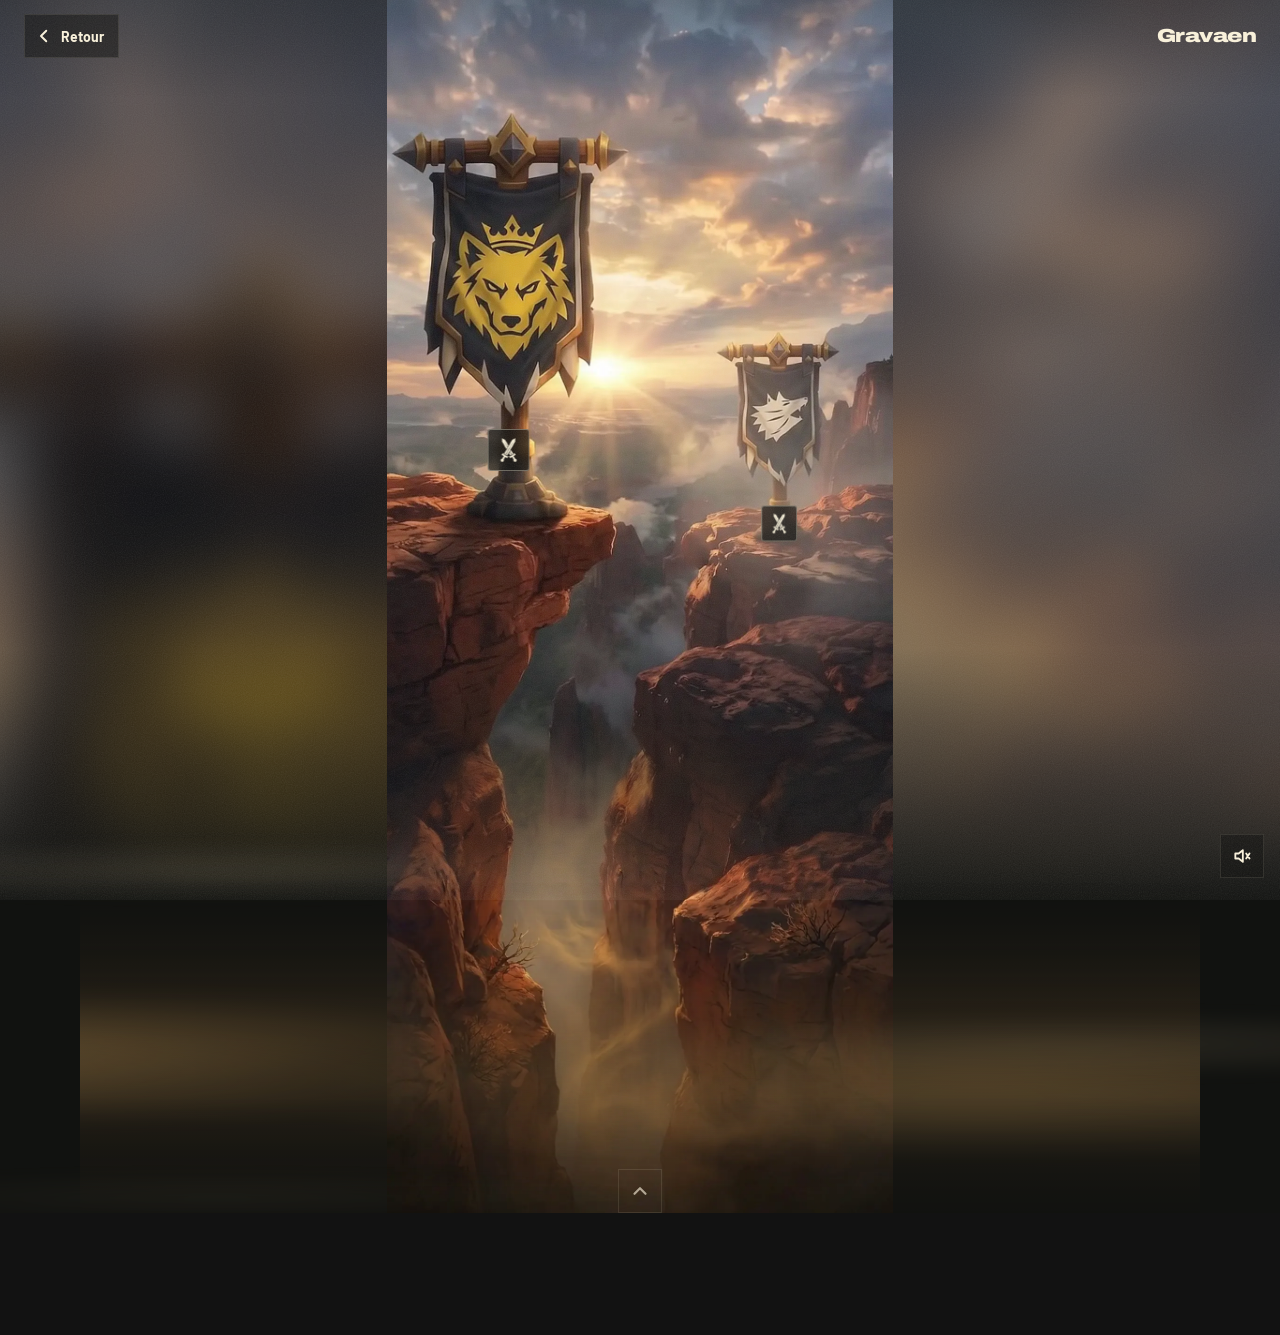
==== hall-de-guerre.html @ e1833067 "Hall de guerre : page immersive ouverte depuis la carte d'un clan en guerre Remplace l'ancienne fenê" ====
<!DOCTYPE html>
<html lang="fr">
<head>
<meta charset="utf-8">
<meta name="viewport" content="width=device-width, initial-scale=1, viewport-fit=cover">
<title>Hall de guerre · Gravaen</title>
<meta name="description" content="La guerre en cours des clans Gravaen : score, temps restant et lignes de combat.">
<meta name="robots" content="noindex">
<meta name="theme-color" content="#111210">
<link rel="preconnect" href="https://fonts.googleapis.com"><link rel="preconnect" href="https://fonts.gstatic.com" crossorigin>
<link rel="stylesheet" href="https://fonts.googleapis.com/css2?family=Archivo:wdth,wght@100..125,500..900&family=Barlow:wght@500;700;800&display=swap">
<link rel="icon" type="image/png" href="icone.png">
<style>
:root{--bg:#111210;--panel:#18191A;--panel2:#1E1F1C;--edge:rgba(248,240,217,.10);--cream:#F8F0D9;--soft:rgba(248,240,217,.64);--faint:rgba(248,240,217,.38);
--display:'Archivo','Arial Black',sans-serif;--body:'Barlow','Helvetica Neue',Arial,sans-serif;color-scheme:dark}
*{box-sizing:border-box}
html{background:var(--bg);-webkit-text-size-adjust:100%}
body{margin:0;background:var(--bg);color:var(--cream);font-family:var(--body);font-weight:500;font-size:16px;line-height:1.5;-webkit-font-smoothing:antialiased}
a{color:inherit}
:focus-visible{outline:3px solid var(--cream);outline-offset:3px}
.grain{position:fixed;inset:0;width:100%;height:100%;pointer-events:none;opacity:.1;mix-blend-mode:screen;z-index:50}
.sr{position:absolute;width:1px;height:1px;overflow:hidden;clip:rect(0 0 0 0)}
/* barre du haut, posée sur le paysage (comme le classement) */
.top{position:absolute;top:0;left:0;right:0;z-index:10;display:flex;align-items:center;justify-content:space-between;gap:16px;padding:calc(14px + env(safe-area-inset-top)) 24px 14px}
.back{display:inline-flex;align-items:center;gap:8px;min-height:44px;padding:0 14px 0 10px;border:1px solid var(--edge);color:var(--cream);text-decoration:none;font-weight:700;font-size:14px;background:rgba(17,18,16,.55);-webkit-backdrop-filter:blur(6px);backdrop-filter:blur(6px)}
.back:hover{border-color:rgba(248,240,217,.35)}
.back svg{width:18px;height:18px}
.brand{font-family:var(--display);font-weight:900;font-stretch:125%;letter-spacing:-.03em;font-size:19px;text-decoration:none}
/* le paysage du clan occupe tout l'écran à l'arrivée */
.hero{position:relative;height:100vh;height:100svh;min-height:520px;overflow:hidden;background:var(--bg)}
/* fond animé : vidéo en boucle des deux étendards (sur PC : vidéo entière au centre, fond flouté autour) */
.hero .blur{position:absolute;inset:-40px;background:url(hall-boucle.webp) center top/cover no-repeat;filter:blur(28px) brightness(.55);transform:scale(1.1)}
.hero video,.hero .still{position:absolute;inset:0;width:100%;height:100%;object-fit:contain;object-position:50% 50%}
.hero .still{background:url(hall-boucle.webp) center/contain no-repeat}
.hero .ext{display:none}
.hero video{opacity:0;transition:opacity 1s ease}.hero video.on{opacity:1}
.flag{position:absolute;z-index:6;transform:translate(-50%,-50%);border:0;padding:0;background:none;cursor:pointer;-webkit-tap-highlight-color:transparent}
.flag:focus-visible{outline:2px solid var(--cream);outline-offset:4px}
.flag:before{content:"";position:absolute;inset:-6% -10%;border-radius:40%;background:radial-gradient(closest-side,rgba(255,226,140,.28),rgba(255,226,140,0));opacity:0;animation:breathe 3.2s ease-in-out infinite;pointer-events:none}
.flag[data-k="second"]:before{animation-delay:1.6s}
@keyframes breathe{0%,100%{opacity:0;transform:scale(.92)}50%{opacity:1;transform:scale(1.04)}}
.flag span{position:absolute;left:50%;bottom:-6px;transform:translate(-50%,100%);display:grid;place-items:center;width:42px;height:42px;border-radius:3px;background:rgba(17,18,16,.7);-webkit-backdrop-filter:blur(4px);backdrop-filter:blur(4px);border:1px solid rgba(248,240,217,.35);color:var(--cream);pointer-events:auto;cursor:pointer;box-shadow:0 0 0 0 rgba(248,240,217,.5);animation:tap 2.2s infinite;transition:background .25s,color .25s,border-color .25s}
.flag span img{width:24px;height:24px}
@keyframes tap{0%{box-shadow:0 0 0 0 rgba(248,240,217,.5)}70%{box-shadow:0 0 0 12px rgba(248,240,217,0)}100%{box-shadow:0 0 0 0 rgba(248,240,217,0)}}
.flag.hit:before{animation:hit .9s ease-out forwards!important}
@keyframes hit{0%{opacity:0;transform:scale(.9)}35%{opacity:1;transform:scale(1.12)}100%{opacity:0;transform:scale(1.25)}}
.flag.hit span{background:var(--cream);color:#111210;border-color:var(--cream)}
.flag[data-k="second"] span{width:36px;height:36px}.flag[data-k="second"] span img{width:20px;height:20px}
.flag:hover span{background:rgba(17,18,16,.9);border-color:rgba(248,240,217,.5)}
@media (prefers-reduced-motion:reduce){.flag:before,.flag span{animation:none}}
.snd{position:absolute;right:calc(16px + env(safe-area-inset-right,0px));bottom:22px;z-index:6;width:44px;height:44px;display:grid;place-items:center;border:1px solid var(--edge);background:rgba(17,18,16,.55);-webkit-backdrop-filter:blur(6px);backdrop-filter:blur(6px);color:var(--cream);cursor:pointer}
.snd svg{width:20px;height:20px}.snd .on{display:none}.snd[aria-pressed="true"] .on{display:block}.snd[aria-pressed="true"] .off{display:none}
.hero:after{content:"";position:absolute;inset:0;z-index:1;pointer-events:none;background:linear-gradient(180deg,rgba(17,18,16,.32) 0%,rgba(17,18,16,0) 11%,rgba(17,18,16,0) 72%,var(--bg) 100%)}
.cue{position:absolute;left:50%;bottom:calc(22px + env(safe-area-inset-bottom));z-index:2;width:48px;height:48px;margin-left:-24px;display:grid;place-items:center;color:var(--cream);opacity:.85;animation:cue 2.2s ease-in-out infinite}
.cue svg{width:30px;height:30px;filter:drop-shadow(0 2px 6px rgba(0,0,0,.6))}
@keyframes cue{0%,100%{transform:translateY(0);opacity:.55}50%{transform:translateY(8px);opacity:1}}
@media (max-width:820px){
 .hero{height:100vh;height:100svh;min-height:0}.hero .blur{display:none}
 .hero video,.hero .still{inset:auto;object-fit:fill;background-size:100% 100%}
 .hero .ext{display:block;position:absolute;left:0;right:0;top:0;background:url(hall-ciel.webp) center bottom/100% 100% no-repeat}
 .hero:after{background:linear-gradient(180deg,rgba(17,18,16,.4) 0%,rgba(17,18,16,0) 14%,rgba(17,18,16,0) 92%,rgba(17,18,16,.55) 100%)}

 }
main{max-width:1120px;margin:0 auto;padding:0 24px 0;scroll-margin-top:0;overflow-x:clip}
/* choix du clan : deux icônes, au centre */
.pick{display:flex;justify-content:center;padding-top:26px}
.seg{display:inline-flex;border:1px solid var(--edge)}
.seg button{min-height:52px;min-width:76px;display:flex;align-items:center;justify-content:center;padding:0 20px;border:0;background:none;cursor:pointer;transition:background .25s}
.seg button+button{border-left:1px solid var(--edge)}
.seg button img{width:32px;height:32px;object-fit:contain;transition:transform .25s}
.seg button:hover img{transform:scale(1.08)}
.seg button[aria-selected="true"],.seg .dbtn[aria-pressed="true"]{background:var(--cream)}
.seg .dbtn img{width:34px;height:34px}.seg .dbtn[aria-pressed="true"] img{filter:brightness(.13)}
/* détails de guerre : classement des deux équipes (même tuiles que la liste noire) */
.tabs{display:flex;justify-content:center;margin:26px 0 12px}
.tabs .t{display:inline-flex;border:1px solid var(--edge)}
.tabs button{min-height:40px;padding:0 18px;border:0;background:none;font:800 14px var(--body);color:var(--soft);cursor:pointer}
.tabs button+button{border-left:1px solid var(--edge)}
.tabs button[aria-selected="true"]{background:var(--cream);color:var(--bg)}
.rank{position:relative;list-style:none;margin:0;padding:0;display:grid;gap:4px}

.rank li{display:grid;grid-template-columns:56px minmax(0,1fr) 110px;align-items:center;min-height:68px;background:var(--panel);box-shadow:inset 0 0 0 1px rgba(248,240,217,.06);transition:box-shadow .2s}
.rank li:hover{box-shadow:inset 0 0 0 1px rgba(248,240,217,.28)}
.rank li.top1{box-shadow:inset 0 0 0 1px rgba(248,240,217,.45)}
.rank .n{text-align:center;font-family:var(--display);font-weight:900;font-stretch:115%;font-size:16px;color:var(--faint)}
.rank .top1 .n{color:var(--cream)}
.rank .nm{color:var(--cream);font-weight:800;font-size:16px;white-space:nowrap;overflow:hidden;text-overflow:ellipsis}
.rank .sc{display:flex;align-items:center;justify-content:flex-end;gap:6px;padding-right:20px;font-family:var(--display);font-weight:900;font-stretch:110%;font-size:20px;font-variant-numeric:tabular-nums}
.rank .sc img{width:20px;height:20px}
.rank .sc.z{color:var(--faint)}
.rank li.line{opacity:0;transform:translateY(10px);transition:opacity .5s ease,transform .5s cubic-bezier(.2,.8,.2,1),box-shadow .2s}
.rank li.line.in{opacity:1;transform:none}
/* apparition : nos bases arrivent de la gauche, les leurs de la droite */
.rv{opacity:0;transform:translateY(14px);transition:opacity .7s ease,transform .7s cubic-bezier(.2,.8,.2,1)}
.rv.in{opacity:1;transform:none}
.line .base{opacity:0;transition:opacity .6s ease,transform .6s cubic-bezier(.2,.8,.2,1)}
.line .base:not(.r){transform:translateX(-28px)}
.line .base.r{transform:translateX(28px)}
.line.in .base{opacity:1;transform:none}
@media (prefers-reduced-motion:reduce){.pic,.rv,.line .base{transition:none!important;transform:none!important}.cue{animation:none}}
/* tableau de score */
.score{margin-top:26px;display:grid;grid-template-columns:minmax(0,1fr) auto minmax(0,1fr);align-items:center;gap:16px;padding:26px 8px 28px;border-top:1px solid var(--edge);border-bottom:1px solid var(--edge)}
.state{grid-column:1/-1;margin:0 0 10px;text-align:center;font-size:12px;font-weight:800;letter-spacing:.18em;text-transform:uppercase;color:var(--faint)}
.side{display:flex;justify-content:center}
.side img{width:92px;height:92px;object-fit:contain;filter:drop-shadow(0 10px 18px rgba(0,0,0,.6))}
.mid{text-align:center;min-width:220px}
.big{display:flex;align-items:center;justify-content:center;gap:18px;font-family:var(--display);font-weight:900;font-stretch:115%;font-size:64px;line-height:1;font-variant-numeric:tabular-nums}
.big i{font-style:normal;font-weight:500;color:var(--faint)}
.pct{display:grid;grid-template-columns:1fr auto 1fr;gap:12px;align-items:baseline;margin-top:10px;font-size:15px;font-weight:800;white-space:nowrap;font-variant-numeric:tabular-nums}
.pct span:first-child{text-align:right}.pct span:last-child{text-align:left}
.pct small{font-size:11px;font-weight:800;letter-spacing:.12em;text-transform:uppercase;color:var(--faint)}
.time{display:inline-block;margin-top:10px;padding:5px 12px;border:1px solid var(--edge);font-size:14px;font-weight:800;white-space:nowrap}
/* lignes de combat : une tuile par position, HDV contre HDV */
.h2{display:flex;align-items:baseline;justify-content:space-between;gap:16px;margin:46px 0 14px}
.h2 h2{margin:0;font-family:var(--display);font-weight:900;font-stretch:125%;letter-spacing:-.02em;font-size:clamp(22px,3vw,30px);text-transform:uppercase;line-height:1}
.h2 small{color:var(--faint);font-weight:700;font-size:13px;text-transform:uppercase;letter-spacing:.08em}
.lines{position:relative;isolation:isolate;overflow:hidden;list-style:none;margin:24px 0 0;padding:0;display:grid;gap:0}
.line+.line{border-top:1px solid rgba(17,18,16,.9)}
.line{display:grid;grid-template-columns:minmax(0,1fr) minmax(0,1fr);gap:0}
.base{display:flex;align-items:center;gap:12px;min-width:0;min-height:72px;padding:8px 12px;border:0;font:inherit;color:inherit;text-align:left;background:var(--panel);box-shadow:inset 0 0 0 1px rgba(248,240,217,.06);transition:box-shadow .2s,background .2s,opacity .6s ease,transform .6s cubic-bezier(.2,.8,.2,1)}
.base.r{flex-direction:row-reverse;text-align:right}
.line+.line{border-top:0}.lines{gap:4px!important}
button.base{cursor:pointer}
button.base:hover{box-shadow:inset 0 0 0 1px rgba(248,240,217,.28)}
.base[aria-expanded="true"]{box-shadow:inset 0 0 0 1px var(--cream)}
.base.hit{box-shadow:inset 0 0 0 1px rgba(248,200,1,.7)}
.th{flex:none;width:52px;display:flex;flex-direction:column;align-items:center;gap:2px}
.ds{display:flex;gap:1px;margin-top:-6px;position:relative}
.ds img{width:14px;height:14px}
.th>img{width:52px;height:52px;object-fit:contain;filter:drop-shadow(0 6px 8px rgba(0,0,0,.55))}
.th .lv{font-weight:800;font-size:12px;color:var(--faint)}
.info{flex:1;min-width:0;display:flex;flex-direction:column;gap:4px}
.pn{color:var(--cream);font-weight:800;font-size:16px;line-height:1.2;white-space:nowrap;overflow:hidden;text-overflow:ellipsis}
.meta{display:flex;align-items:center;gap:10px;white-space:nowrap}
.base.r .meta{justify-content:flex-end}
/* détail d'un joueur : ses attaques et la meilleure attaque subie */
.det{grid-column:1/-1;background:rgba(17,18,16,.9);box-shadow:inset 0 0 0 1px rgba(248,240,217,.1);padding:14px 16px;display:grid;grid-template-columns:1fr 1fr;gap:6px 24px;animation:det .3s ease}
@keyframes det{from{opacity:0;transform:translateY(-6px)}to{opacity:1;transform:none}}
.det h3{grid-column:1/-1;margin:0 0 4px;font-size:11.5px;font-weight:800;letter-spacing:.14em;text-transform:uppercase;color:var(--faint)}
.det h3 b{color:var(--cream);letter-spacing:.04em;text-transform:none;font-size:14px;margin-left:6px}
.dk{font-size:11px;font-weight:800;letter-spacing:.12em;text-transform:uppercase;color:var(--faint);margin:0 0 4px}
.dr{display:flex;align-items:center;gap:10px;padding:6px 0;border-top:1px solid var(--edge);font-size:14px;font-weight:700;min-width:0}
.dr .who{flex:1;min-width:0;white-space:nowrap;overflow:hidden;text-overflow:ellipsis;color:var(--cream)}
.dr .who small{color:var(--faint);font-weight:800;margin-right:6px}
.dr .pc{font-variant-numeric:tabular-nums;color:var(--soft);min-width:44px;text-align:right}
.dr.no{color:var(--faint);font-weight:600}
.st{display:inline-flex;gap:2px;flex:none}
.st img{width:15px;height:15px}
.note{margin:14px 0 0;font-size:13px;color:var(--faint)}
.empty{margin-top:18px;padding:34px 20px;background:var(--panel);border:1px solid var(--edge);text-align:center;color:var(--soft)}
.empty b{display:block;color:var(--cream);font-family:var(--display);font-weight:900;font-size:20px;margin-bottom:6px}
.foot{margin-top:40px;text-align:center;color:rgba(248,240,217,.26);font-size:10.5px;line-height:1.5}
.foot a{color:rgba(248,240,217,.38)}
.snd{transition:opacity .4s,visibility .4s}.snd.hide{opacity:0;visibility:hidden}
@media (max-width:560px){
 .top{padding-left:16px;padding-right:16px}main{padding:0 12px 56px}
 .score{padding:20px 0 22px;gap:6px}.mid{min-width:0}
 .side img{width:54px;height:54px}
 .side>span{max-width:100%}.h2 h2{font-size:21px}.h2 small{white-space:nowrap}.time{white-space:normal;max-width:130px}
 .big{font-size:40px;gap:10px}.pct{font-size:12.5px;gap:8px}.pct{grid-template-columns:1fr 1fr;row-gap:2px}.pct small{grid-column:1/-1;grid-row:2;font-size:9.5px;letter-spacing:.1em}.time{font-size:12px}.time{padding:4px 8px}
 .base{gap:8px;padding:8px;min-height:62px}.th{width:42px}.th>img{width:40px;height:40px}.ds img{width:12px;height:12px}.pn{font-size:13.5px}.meta{gap:6px} .det{grid-template-columns:1fr;padding:12px}.rank li{grid-template-columns:38px minmax(0,1fr) 80px;min-height:58px}.rank .nm{font-size:15px}.rank .sc{padding-right:14px;font-size:17px}.seg button{min-width:64px;padding:0 14px}.dr{font-size:13px}
}

/* carte de guerre : nos bases posées dans les clairières de la vallée, la vallée continue en dessous (image retournée = suite du chemin) */
.map{container-type:inline-size;position:relative;width:min(100vw,760px);margin:22px 0 0;left:50%;transform:translateX(-50%);overflow:hidden}
.map .bgs{border-radius:0!important}
@media (min-width:761px){.map{-webkit-mask-image:linear-gradient(90deg,transparent,#000 7%,#000 93%,transparent);mask-image:linear-gradient(90deg,transparent,#000 7%,#000 93%,transparent)}}
.map .bgs{position:absolute;inset:0;overflow:hidden;border-radius:2px}
.map .bg{position:absolute;left:0;right:0;background:url(carte-allie.webp) center/100% 101.5% no-repeat}
.map .bg.f{transform:scaleY(-1)}
.map:after{content:"";position:absolute;inset:0;pointer-events:none;background:linear-gradient(180deg,rgba(17,18,16,.7) 0,rgba(17,18,16,0) 40px,rgba(17,18,16,0) calc(100% - 40px),rgba(17,18,16,.35) 100%),linear-gradient(90deg,rgba(17,18,16,.35),rgba(17,18,16,0) 18%,rgba(17,18,16,0) 82%,rgba(17,18,16,.35));z-index:1}
.map.foe .bg{background-image:url(carte-ennemi.webp)}
.slot{position:absolute;z-index:2;transform:translate(-50%,calc(-100% + 7.5cqw));display:flex;flex-direction:column;align-items:center;gap:1px;border:0;background:none;padding:0;font:inherit;color:inherit;cursor:pointer;opacity:0;transition:opacity .5s ease,translate .6s cubic-bezier(.2,.8,.2,1);translate:0 14px}
.slot.in{opacity:1;translate:0 0}
.slot .nm{margin-bottom:2px;max-width:150px;padding:2px 8px;background:rgba(17,18,16,.72);font-weight:800;font-size:13px;line-height:1.35;color:var(--cream);white-space:nowrap;overflow:hidden;text-overflow:ellipsis;border-radius:2px}
.slot .nm b{color:var(--faint);font-weight:800;margin-right:4px}
.slot>img{width:15cqw;height:15cqw;object-fit:contain;filter:drop-shadow(0 8px 6px rgba(0,0,0,.55));transition:transform .25s}
.slot:hover>img,.slot:focus-visible>img{transform:translateY(-3px) scale(1.06)}
.slot .ds{display:flex;align-items:flex-end;gap:1px;margin-bottom:2px}.slot .ds img{width:17px;height:17px;filter:drop-shadow(0 1px 2px rgba(0,0,0,.7))}.slot .ds img:nth-child(2){width:21px;height:21px;transform:translateY(-5px)}
.slot:focus-visible{outline:none}.slot:focus-visible .nm{outline:2px solid var(--cream)}
.slot .ruin{position:relative;display:block;width:20.5cqw;height:15cqw}
.slot .ruin img{position:absolute;left:50%;bottom:-1.2cqw;width:100%;height:auto;transform:translateX(-50%);filter:drop-shadow(0 4px 4px rgba(0,0,0,.4))}
.slot .ruin i{position:absolute;left:52%;bottom:45%;width:3.4cqw;height:3.4cqw;border-radius:50%;background:radial-gradient(circle,rgba(70,66,60,.75),rgba(70,66,60,0) 70%);animation:smoke 3.6s ease-out infinite;pointer-events:none}
.slot .ruin i+i{left:44%;animation-delay:1.8s}
@keyframes smoke{0%{transform:translate(0,0) scale(.5);opacity:0}15%{opacity:.9}100%{transform:translate(2.5cqw,-9cqw) scale(2.6);opacity:0}}
@media (prefers-reduced-motion:reduce){.slot .ruin i{animation:none;opacity:.4}}
/* choix du camp : nos icônes, flèche d'échange au centre */
.camp{display:grid;grid-template-columns:1fr 1fr 1fr;width:min(74vw,340px);aspect-ratio:1316/467;margin:28px auto 4px;padding:0 3.1% 0 4.1%;background:url(dalle.webp) center/100% 100% no-repeat;filter:drop-shadow(0 10px 16px rgba(0,0,0,.45))}
.camp button{position:relative;display:grid;place-items:center;width:auto;height:auto;border:0;background:none;color:rgba(28,10,6,.75);cursor:pointer;-webkit-tap-highlight-color:transparent}
.camp button:focus-visible{outline:2px solid var(--cream);outline-offset:-6px}
/* icônes gravées dans la pierre : creux sombre + liseré de lumière en bas */
.camp button img{width:42%;max-width:44px;aspect-ratio:1;object-fit:contain;filter:brightness(0) drop-shadow(0 1.5px 0 rgba(255,196,150,.38));opacity:.62;transition:filter .35s,opacity .35s,transform .35s}
.camp button[aria-selected="true"]:before{content:"";position:absolute;inset:14% 8%;background:radial-gradient(closest-side,rgba(248,200,1,.22),rgba(248,200,1,0));pointer-events:none}
.camp button[aria-selected="true"] img{opacity:1;filter:drop-shadow(0 0 7px rgba(248,200,1,.5)) drop-shadow(0 1px 0 rgba(0,0,0,.55));transform:scale(1.04)}
.camp button:hover img{opacity:.85}
.camp .sw svg{width:32%;max-width:30px;filter:drop-shadow(0 1.5px 0 rgba(255,196,150,.38));transition:transform .35s}
.camp .sw:hover svg{transform:rotate(180deg)}
.tool{display:flex;justify-content:center;align-items:center;gap:10px;margin:28px 0 4px}
.tool .camp{margin:0}
.dbtn{width:clamp(48px,14vw,62px);height:clamp(48px,14vw,62px);display:grid;place-items:center;border:1px solid var(--edge);background:none;cursor:pointer;transition:background .25s}
.dbtn img{width:30px;height:30px;transition:transform .25s}.dbtn:hover img{transform:scale(1.08)}
.dbtn[aria-pressed="true"]{background:var(--cream)}.dbtn[aria-pressed="true"] img{filter:brightness(.13)}
.tabs{align-items:center;gap:10px}.tabs .dbtn{height:42px;width:48px}.tabs .dbtn img{width:26px;height:26px}
.map .fog{position:absolute;inset:0;z-index:1;overflow:hidden;pointer-events:none}
.map .fog i{position:absolute;inset:-10% -60%;background:radial-gradient(ellipse 22% 9% at 30% 20%,rgba(255,246,228,.55),transparent 70%),radial-gradient(ellipse 26% 8% at 70% 47%,rgba(255,246,228,.48),transparent 70%),radial-gradient(ellipse 20% 7% at 45% 75%,rgba(255,246,228,.5),transparent 70%);background-size:100% 900px;background-repeat:repeat-y;filter:blur(6px);animation:fog 70s linear infinite}
.map .fog i+i{background-position:0 420px;opacity:.7;animation-duration:110s;animation-direction:reverse}
.map.foe .fog i{filter:blur(6px) brightness(.55)}
@keyframes fog{from{transform:translateX(-12%)}to{transform:translateX(12%)}}
@media (prefers-reduced-motion:reduce){.map .fog i{animation:none}}
html.lock,html.lock body{overflow:hidden;overscroll-behavior:none}
.up{display:grid;place-items:center;width:44px;height:44px;margin:14px auto 0;border:1px solid var(--edge);background:none;color:var(--soft);cursor:pointer;transition:color .2s,border-color .2s}
.up:hover{color:var(--cream);border-color:rgba(248,240,217,.35)}.up svg{width:22px;height:22px}
/* descente le long de la falaise, entre le paysage et la carte */
.descent{position:relative;z-index:2;background:url(descente.webp) no-repeat transparent;-webkit-mask-image:linear-gradient(180deg,transparent 0,#000 var(--fd,200px));mask-image:linear-gradient(180deg,transparent 0,#000 var(--fd,200px));overflow:hidden;pointer-events:none}
.descent .fog{position:absolute;inset:0;overflow:hidden;-webkit-mask-image:linear-gradient(180deg,#000 55%,transparent 92%);mask-image:linear-gradient(180deg,#000 55%,transparent 92%)}
.descent .fog i{position:absolute;inset:-10% -60%;background:radial-gradient(ellipse 24% 6% at 35% 30%,rgba(255,226,170,.14),transparent 70%),radial-gradient(ellipse 28% 7% at 65% 55%,rgba(255,226,170,.11),transparent 70%);background-size:100% 700px;filter:blur(8px);animation:fog 80s linear infinite}
.descent .fog i+i{background-position:0 330px;animation-duration:120s;animation-direction:reverse;opacity:.8}
/* score gravé sur la stèle de grès au fond du canyon */
.score.stele{position:relative;display:block;container-type:inline-size;width:min(100%,540px);aspect-ratio:1152/1080;margin:-30px auto 0;padding:0;border:0;background:url(stele.webp) center/100% 100% no-repeat}
.stele .face{position:absolute;left:18%;right:18%;top:16%;bottom:33%;display:flex;flex-direction:column;align-items:center;justify-content:center;gap:1.6cqw;text-align:center}
.stele .state{margin:0;font-size:2.3cqw;letter-spacing:.2em;color:rgba(248,240,217,.55)}
.stele .row{display:grid;grid-template-columns:auto auto auto;align-items:center;gap:3cqw}
.stele .side img{width:11cqw;height:11cqw}
.stele .mid{min-width:0}
.stele .big{font-size:10.5cqw;gap:2.4cqw;text-shadow:0 2px 0 rgba(0,0,0,.35),0 0 18px rgba(0,0,0,.35)}
.stele .pct{margin-top:0;font-size:2.7cqw;gap:1.6cqw;grid-template-columns:1fr auto 1fr}
.stele .pct small{font-size:1.8cqw}
.stele .time{margin-top:.6cqw;font-size:2.5cqw;padding:.6cqw 2cqw;border-color:rgba(248,240,217,.25);background:rgba(17,18,16,.35)}
.score.stele:before{content:"";position:absolute;inset:-25% -45% -10%;z-index:-1;background:radial-gradient(closest-side,rgba(150,88,40,.28),rgba(150,88,40,.1) 55%,transparent);pointer-events:none}
#view{position:relative;isolation:isolate}
.stele+.tool,.stele+.tabs{margin-top:-6px}
/* effet barre : la dalle chevauche le bord haut de la carte (moitié sur le noir, moitié sur la carte) */
.tool{position:relative;z-index:3}
.tool+.map{margin-top:calc(-1 * min(74vw,340px) / 2.818 / 2 - 4px)!important}
.tool .camp{filter:drop-shadow(0 12px 12px rgba(0,0,0,.6)) drop-shadow(0 3px 3px rgba(0,0,0,.45))}
.tool .dbtn{background:rgba(17,18,16,.82)}
.score.stele:after{content:"";position:absolute;left:0;right:0;top:100%;height:42%;z-index:-1;pointer-events:none;background:url(stele.webp) center bottom/100% 238% no-repeat;transform:scaleY(-1);transform-origin:top;margin-top:-3%;opacity:.55;filter:blur(1.5px) brightness(.7) saturate(.9);-webkit-mask-image:linear-gradient(0deg,transparent 0,#000 70%);mask-image:linear-gradient(0deg,transparent 0,#000 70%)}
@media (max-width:560px){.score.stele{width:calc(100% + 20px);margin-left:-10px}.stele .pct{grid-template-columns:1fr 1fr;row-gap:.4cqw}.stele .pct small{grid-column:1/-1;grid-row:2}}
/* brume qui couvre le passage entre la descente du canyon et la stèle */
main{position:relative;margin-top:-180px!important}
html{background:linear-gradient(180deg,#111210 0,#111210 50%,#a0763f 50%,#a0763f 100%)}
.seam{position:absolute;left:50%;width:100vw;margin-left:-50vw;top:-300px;height:380px;z-index:3;pointer-events:none;overflow:hidden;-webkit-mask-image:linear-gradient(180deg,transparent 0,#000 35%,#000 60%,transparent 100%);mask-image:linear-gradient(180deg,transparent 0,#000 35%,#000 60%,transparent 100%)}
.seam i{position:absolute;inset:0 -60%;background:radial-gradient(ellipse 30% 18% at 25% 45%,rgba(214,168,96,.32),transparent 70%),radial-gradient(ellipse 34% 16% at 62% 55%,rgba(214,168,96,.28),transparent 70%),radial-gradient(ellipse 26% 14% at 88% 40%,rgba(214,168,96,.24),transparent 70%);filter:blur(10px);animation:fog 60s linear infinite}
.seam i:nth-child(2){animation-duration:95s;animation-direction:reverse;opacity:.8;transform:translateY(40px)}
.seam i:nth-child(3){background:linear-gradient(180deg,transparent,rgba(120,86,46,.22) 45%,rgba(120,86,46,.18) 60%,transparent);animation:none;filter:none;inset:0}
.up,#view{position:relative;z-index:4}
@media (prefers-reduced-motion:reduce){.seam i{animation:none}}
/* brume entre la stèle et la dalle des boutons, qui passe sous la dalle */
.tool{position:relative}
.tool:before{content:"";position:absolute;left:50%;width:100vw;margin-left:-50vw;top:-170px;bottom:-130px;z-index:-1;pointer-events:none;-webkit-mask-image:linear-gradient(180deg,transparent 0,#000 30%,#000 70%,transparent);mask-image:linear-gradient(180deg,transparent 0,#000 30%,#000 70%,transparent);
 background:radial-gradient(ellipse 34% 26% at 22% 50%,rgba(120,84,48,.75),transparent 70%),radial-gradient(ellipse 38% 24% at 62% 44%,rgba(110,76,44,.7),transparent 70%),radial-gradient(ellipse 28% 22% at 90% 58%,rgba(120,84,48,.65),transparent 70%),linear-gradient(180deg,transparent,rgba(78,54,32,.88) 32%,rgba(84,58,34,.92) 64%,transparent);
 background-size:200% 100%,200% 100%,200% 100%,100% 100%;filter:blur(8px);animation:mist 50s linear infinite alternate}
@keyframes mist{from{background-position:0 0,100% 0,0 0,0 0}to{background-position:100% 0,0 0,100% 0,0 0}}
@media (prefers-reduced-motion:reduce){.tool:before{animation:none}}
/* fiche d'un joueur */
dialog.sheet{border:0;padding:0;width:min(560px,calc(100% - 20px));background:#161715;color:var(--cream);box-shadow:0 0 0 1px rgba(248,240,217,.12),0 30px 80px rgba(0,0,0,.6)}
dialog.sheet::backdrop{background:rgba(10,10,9,.6)}
dialog.sheet .det{animation:none;box-shadow:none;background:none;padding:18px 18px 20px}
dialog.sheet .x{position:absolute;top:6px;right:6px;width:40px;height:40px;border:0;background:none;color:var(--soft);font-size:26px;line-height:1;cursor:pointer}
@media (max-width:560px){.slot .nm{font-size:11.5px;max-width:110px;padding:1px 6px}.slot .ds img{width:13px;height:13px}.slot .ds img:nth-child(2){width:16px;height:16px;transform:translateY(-4px)}
 dialog.sheet{width:100%;max-width:none;margin:auto 0 0;max-height:80vh}dialog.sheet .det{grid-template-columns:1fr}}
</style>
</head>
<body>
<svg class="grain" aria-hidden="true"><filter id="n"><feTurbulence type="fractalNoise" baseFrequency=".9" numOctaves="2" stitchTiles="stitch"/><feColorMatrix type="saturate" values="0"/></filter><rect width="100%" height="100%" filter="url(#n)"/></svg>
<header class="top">
 <a class="back" href="./#clans"><svg viewBox="0 0 24 24" fill="none" stroke="currentColor" stroke-width="2.6" stroke-linecap="round" stroke-linejoin="round" aria-hidden="true"><path d="M15 5l-7 7 7 7"/></svg>Retour</a>
 <a class="brand" href="./">Gravaen</a>
</header>
<section class="hero" id="hero" aria-labelledby="t">
 <div class="blur" aria-hidden="true"></div>
 <div class="still" role="img" aria-label="Deux étendards sur deux falaises au-dessus d’un canyon au coucher du soleil : le loup couronné doré au premier plan à gauche, le loup blanc à droite"></div>
 <div class="ext" aria-hidden="true"></div>
 <video id="hv" muted loop playsinline preload="auto" poster="hall-boucle.webp" aria-hidden="true"><source src="hall-boucle.mp4" type="video/mp4"></video>
 <button type="button" class="flag" data-k="main" aria-label="Voir la guerre du clan principal"><span><img src="ic-epees.webp" width="24" height="24" alt=""></span></button>
 <button type="button" class="flag" data-k="second" aria-label="Voir la guerre du clan secondaire"><span><img src="ic-epees.webp" width="24" height="24" alt=""></span></button>
 <button type="button" class="snd" id="snd" aria-pressed="false" aria-label="Activer la musique" title="Musique"><svg class="off" viewBox="0 0 24 24" fill="none" stroke="currentColor" stroke-width="2.2" stroke-linecap="round" stroke-linejoin="round" aria-hidden="true"><path d="M4 9v6h4l5 4V5L8 9z"/><path d="M17 9l4 6M21 9l-4 6"/></svg><svg class="on" viewBox="0 0 24 24" fill="none" stroke="currentColor" stroke-width="2.2" stroke-linecap="round" stroke-linejoin="round" aria-hidden="true"><path d="M4 9v6h4l5 4V5L8 9z"/><path d="M16.5 8.5a5 5 0 0 1 0 7M19 6a8.5 8.5 0 0 1 0 12"/></svg></button>
 <h1 class="sr" id="t">Guerre en cours</h1>
</section>
<div class="descent" id="descent" aria-hidden="true"><div class="fog"><i></i><i></i></div></div>
<main id="guerre">
 <div class="seam" aria-hidden="true"><i></i><i></i><i></i></div>
 <button type="button" class="up" id="up" aria-label="Remonter vers les étendards" title="Remonter"><svg viewBox="0 0 24 24" fill="none" stroke="currentColor" stroke-width="2.4" stroke-linecap="round" stroke-linejoin="round" aria-hidden="true"><path d="M6 15l6-6 6 6"/></svg></button>
 <div id="view" aria-live="polite"></div>
 <dialog class="sheet" id="sheet" aria-label="Détail du joueur"><button class="x" type="button" id="sheet-x" aria-label="Fermer">×</button><div class="det" id="sheet-c"></div></dialog>
</main>
<script>
(function(){
 var SLF=[[155,128],[618,180],[342,298],[606,446],[165,502],[560,687],[215,797],[615,907],[255,1042],[170,1217],[565,1237]],SL=[[155,116],[618,180],[342,286],[606,446],[165,502],[560,687],[215,797],[615,907],[255,1042],[170,1217],[565,1237]],MW=768,MH=1376,OFF=200,camp='m',D=null,mode='map',team='m',cur=(new URLSearchParams(location.search).get('clan')==='second')?'second':'main',tick=null;
 var STAR='<img src="etoile.webp" width="16" height="16" alt="">',NOSTAR='<img src="etoile-vide.webp" width="16" height="16" alt="">';
 function esc(t){return String(t==null?'':t).replace(/[&<>"]/g,function(c){return{'&':'&amp;','<':'&lt;','>':'&gt;','"':'&quot;'}[c]})}
 function nb(x){return String(x).replace('.',',')}
 function stars(n){var h='';for(var i=0;i<3;i++)h+=i<n?STAR:NOSTAR;return '<span class="st" role="img" aria-label="'+n+' étoile'+(n>1?'s':'')+'">'+h+'</span>'}
 function th(n){return n>=1&&n<=18?'<img src="hdv-'+n+'.webp" width="56" height="56" alt="HDV '+n+'" loading="lazy">':'<span class="lv">HDV ?</span>'}
 function left(iso){var m=Math.max(0,Math.round((new Date(iso)-Date.now())/60000)),h=Math.floor(m/60);return (h?h+' h ':'')+(m%60)+' min'}
 function badge(k){return k==='second'?'loup.svg':'image-01.webp'}
 function base(b,r,w,prep,i){
  if(!b)return '<div class="base'+(r?' r':'')+'"></div>';
  var ds=prep?'':'<span class="ds" role="img" aria-label="Base : '+((b.b&&b.b[1])||0)+' étoile(s) subie(s)">'+[0,1,2].map(function(k){return '<img src="'+(k<((b.b&&b.b[1])||0)?'etoile.webp':'etoile-vide.webp')+'" width="14" height="14" alt="">'}).join('')+'</span>';
  var inner='<span class="th">'+th(b.th)+ds+'</span><span class="info"><span class="pn">'+esc(b.n)+'</span>';
  if(prep)return '<div class="base'+(r?' r':'')+'">'+inner+'</span></div>';
  return '<button type="button" class="base'+(r?' r':'')+'" data-side="'+(r?'t':'m')+'" data-i="'+i+'" aria-expanded="false">'+inner+'</span></button>'}
 function detail(w,side,i){
  var me=(side==='m'?w.mine:w.theirs)[i],op=side==='m'?w.theirs:w.mine;if(!me)return '';
  var nm=function(p){var o=op.filter(function(x){return x.p===p})[0];return '<span class="who"><small>'+(p||'?')+'.</small>'+esc(o?o.n:'?')+'</span>'};
  var h='<h3>'+(side==='m'?'Gravaen':esc(w.opponent||'Adversaire'))+'<b>'+esc(me.n)+'</b></h3>';
  var row=function(p,st,pc){return '<div class="dr">'+nm(p)+stars(st)+'<span class="pc">'+pc+' %</span></div>'};
  /* attaques reçues sur sa base (toutes, la meilleure en premier) */
  var got=[];op.forEach(function(o){(o.x||[]).forEach(function(a){if(a[0]===me.p)got.push([o.p,a[1],a[2]])})});
  if(!got.length&&me.b)got.push(me.b);
  got.sort(function(a,b){return b[1]-a[1]||b[2]-a[2]});
  h+='<div><p class="dk">Attaques subies</p>'+(got.length?got.map(function(g){return row(g[0],g[1],g[2])}).join(''):'<div class="dr no">Pas encore attaqué</div>')+'</div>';
  h+='<div><p class="dk">Ses attaques</p>';
  for(var k=0;k<(w.apm||1);k++){var a=(me.x||[])[k];h+=a?row(a[0],a[1],a[2]):'<div class="dr no">Attaque '+(k+1)+' pas encore jouée</div>'}
  return h+'</div>'}
 /* classement d'une équipe : étoiles gagnées, puis destruction */
 function ranking(w,prep){
  var L=(team==='m'?w.mine:w.theirs)||[];
  var r=L.map(function(p){var s=0,d=0;(p.x||[]).forEach(function(a){s+=a[1]||0;d+=a[2]||0});return {n:p.n,s:s,d:d}}).sort(function(a,b){return b.s-a.s||b.d-a.d});
  var h='<div class="tabs rv"><div class="t" role="tablist"><button role="tab" type="button" data-t="m" aria-selected="'+(team==='m')+'">Mon équipe</button><button role="tab" type="button" data-t="t" aria-selected="'+(team==='t')+'">Équipe ennemie</button></div>'+'<button type="button" class="dbtn" id="dbtn" aria-pressed="'+(mode==='det')+'" aria-label="Journal de guerre" title="Journal de guerre"><img src="ic-details.webp" width="30" height="30" alt=""></button>'+'</div><ol class="rank '+cur+'">';
  r.forEach(function(p,i){h+='<li class="line'+(i===0&&p.s?' top1':'')+'"><span class="n">'+(i+1)+'</span><span class="nm">'+esc(p.n)+'</span><span class="sc'+(p.s?'':' z')+'">'+p.s+'<img src="etoile.webp" width="20" height="20" alt=" étoiles"></span></li>'});
  return h+'</ol>'}
 /* nos bases (ou les leurs) posées sur la carte, dans l'ordre : 1 en haut */
 function mapView(w,prep){
  var L=(camp==='m'?w.mine:w.theirs)||[],per=SL.length,nt=Math.max(1,Math.ceil(L.length/per)),bg='',sl='',P=[];
  var asc=SL,desc=SLF.slice().sort(function(a,c){return c[1]-a[1]});
  L.forEach(function(b,k){var t=Math.floor(k/per),q=(t%2?desc:asc)[k%per];P.push([q[0],OFF+t*MH+(t%2?MH-q[1]:q[1])])});
  var H=Math.min(OFF+nt*MH,Math.max.apply(null,P.map(function(p){return p[1]}).concat([600]))+200);
  for(var t=-1;t<nt;t++)bg+='<div class="bg'+(t%2?' f':'')+'" style="top:'+((OFF+t*MH)/H*100)+'%;height:calc('+(MH/H*100)+'% + 2px)"></div>';
  L.forEach(function(b,k){var st=(b.b&&b.b[1])||0;
   var ds=prep?'':'<span class="ds" role="img" aria-label="'+st+' étoile(s) subie(s)">'+[0,1,2].map(function(z){return '<img src="'+(z<st?'etoile.webp':'etoile-vide.webp')+'" width="15" height="15" alt="">'}).join('')+'</span>';
   sl+='<button type="button" class="slot" data-i="'+k+'" style="left:'+(P[k][0]/MW*100)+'%;top:'+(P[k][1]/H*100)+'%">'+ds+'<span class="nm"><b>'+(k+1)+'.</b>'+esc(b.n)+'</span>'+(st===3&&!prep?'<span class="ruin"><img src="hdv-detruit.webp" width="360" height="247" alt="Base détruite"><i></i><i></i></span>':th(b.th).replace('width="56" height="56"','width="74" height="74"'))+'</button>'});
  var us=badge(cur),them=w.badge;
  return '<div class="tool rv"><div class="camp" role="tablist" aria-label="Camp affiché">'+
   '<button role="tab" type="button" data-s="m" aria-selected="'+(camp==='m')+'" aria-label="Nos bases" title="Nos bases"><img src="'+us+'" alt=""></button>'+
   '<button type="button" class="sw" data-sw aria-label="Changer de camp" title="Changer de camp"><svg viewBox="0 0 24 24" fill="none" stroke="currentColor" stroke-width="2.4" stroke-linecap="round" stroke-linejoin="round" aria-hidden="true"><path d="M4 8h14l-4-4M20 16H6l4 4"/></svg></button>'+
   '<button role="tab" type="button" data-s="t" aria-selected="'+(camp==='t')+'" aria-label="Bases ennemies" title="Bases ennemies">'+(them?'<img src="'+esc(them)+'" alt="">':'<svg viewBox="0 0 24 24" width="30" height="30" fill="currentColor" aria-hidden="true"><path d="M12 2l8 3v6c0 5-3.4 9.3-8 11-4.6-1.7-8-6-8-11V5z"/></svg>')+'</button>'+
   '</div>'+'<button type="button" class="dbtn" id="dbtn" aria-pressed="'+(mode==='det')+'" aria-label="Journal de guerre" title="Journal de guerre"><img src="ic-details.webp" width="30" height="30" alt=""></button>'+'</div>'+
   '<div class="map'+(camp==='t'?' foe':'')+'" style="aspect-ratio:'+MW+' / '+H+'"><div class="bgs">'+bg+'</div><div class="fog" aria-hidden="true"><i></i><i></i></div>'+sl+'</div>'}
 function show(){
 document.querySelectorAll('.seg button[data-k]').forEach(function(t){t.setAttribute('aria-selected',t.dataset.k===cur?'true':'false')});
  var lw=document.querySelector('.seg img.lw');if(lw)lw.src=cur==='second'?'loup-noir.svg':'loup.svg';
  try{history.replaceState(null,'','?clan='+cur)}catch(e){}
  var v=document.getElementById('view'),w=(((D||{}).clans||{})[cur]||{}).war;clearInterval(tick);
  if(!D){v.innerHTML='';return}
  if(!w||!w.mine||!(w.state==='preparation'||w.state==='inWar'||w.state==='warEnded')){
   var txt=w&&w.state==='last'?'Dernière guerre contre '+esc(w.opponent)+' : '+(w.result==='win'?'victoire':w.result==='lose'?'défaite':'égalité')+' ('+w.us+' à '+w.them+').':'Le clan n’est pas en guerre en ce moment.';
   v.innerHTML='<div class="empty"><b>Aucune guerre en cours</b>'+txt+'</div>';return}
  var prep=w.state==='preparation',tot=(w.size||0)*(w.apm||1);
  var side=function(img,nm){return '<div class="side">'+(img?'<img src="'+esc(img)+'" width="92" height="92" alt="'+esc(nm)+'" title="'+esc(nm)+'">':'<span class="sr">'+esc(nm)+'</span>')+'</div>'};
  var A=w.mine||[],B=w.theirs||[],n=Math.max(A.length,B.length),rows='';
  for(var i=0;i<n;i++)rows+='<li class="line">'+base(A[i],false,w,prep,i)+base(B[i],true,w,prep,i)+'</li>';
  v.innerHTML='<section class="score stele rv" aria-label="Score"><div class="face"><p class="state">'+(w.cwl?'Ligue de clans · manche '+w.cwl.round+'/'+w.cwl.rounds+' · ':'')+(prep?'Jour de préparation':w.state==='inWar'?'Jour de bataille':'Guerre terminée')+'</p>'+
   '<div class="row">'+side(badge(cur),'Gravaen')+'<div class="mid"><div class="big"><span data-n="'+(w.us||0)+'">0</span><i aria-label="à">-</i><span data-n="'+(w.them||0)+'">0</span></div></div>'+side(w.badge,w.opponent||'Adversaire')+'</div>'+
   (prep?'':'<div class="pct"><span>'+nb(w.usPct||0)+'\u00a0%</span><small>Total de destruction</small><span>'+nb(w.themPct||0)+'\u00a0%</span></div>')+'<span class="time" id="time"></span></div></section>'+
   (mode==='det'?ranking(w,prep):mapView(w,prep))+
   '';
  var upd=function(){var t=document.getElementById('time');if(!t)return;
   t.textContent=prep&&w.start?'Bataille dans '+left(w.start):w.state==='inWar'&&w.end?'Fin dans '+left(w.end):'Guerre terminée'};
  upd();tick=setInterval(upd,30000);
  reveal();
  v.querySelectorAll('.camp button[data-s]').forEach(function(b){b.addEventListener('click',function(){if(camp===b.dataset.s)return;camp=b.dataset.s;wind();show()})});
  var swb=v.querySelector('[data-sw]');if(swb)swb.addEventListener('click',function(){camp=camp==='m'?'t':'m';wind();show()});
  v.querySelectorAll('.slot').forEach(function(b){b.addEventListener('click',function(){
   var c=document.getElementById('sheet-c');c.innerHTML=detail(w,camp,+b.dataset.i);var d=document.getElementById('sheet');if(d.showModal)d.showModal()})});
  v.querySelectorAll('.tabs button').forEach(function(b){b.addEventListener('click',function(){team=b.dataset.t;show()})});
  v.querySelectorAll('button.base').forEach(function(btn){btn.addEventListener('click',function(){
   var open=btn.getAttribute('aria-expanded')==='true';
   v.querySelectorAll('.det').forEach(function(d){d.remove()});v.querySelectorAll('.base').forEach(function(b){b.setAttribute('aria-expanded','false');b.classList.remove('hit')});
   if(open)return;
   var sd=btn.dataset.side,i=+btn.dataset.i,me=(sd==='m'?w.mine:w.theirs)[i];btn.setAttribute('aria-expanded','true');
   /* les bases qu'il a attaquées s'allument dans l'autre colonne */
   (me.x||[]).forEach(function(a){var t=v.querySelector('.base[data-side="'+(sd==='m'?'t':'m')+'"][data-i="'+(a[0]-1)+'"]');if(t)t.classList.add('hit')});
   btn.closest('.line').insertAdjacentHTML('beforeend','<div class="det">'+detail(w,sd,i)+'</div>');
  })});
 }
 /* les éléments apparaissent quand on descend ; le score défile jusqu'à sa valeur */
 var io='IntersectionObserver' in window?new IntersectionObserver(function(es){es.forEach(function(e){if(!e.isIntersecting)return;var el=e.target;io.unobserve(el);
   setTimeout(function(){el.classList.add('in');if(el.classList.contains('score'))count(el)},el._d||0)})},{threshold:.15}):null;
 function count(el){el.querySelectorAll('[data-n]').forEach(function(x){var t=+x.dataset.n,t0=performance.now(),D=900;
   (function f(now){var k=Math.min(1,(now-t0)/D);x.textContent=Math.round(t*(1-Math.pow(1-k,3)));if(k<1)requestAnimationFrame(f)})(t0)})}
 function reveal(){var els=document.querySelectorAll('#view .rv,#view .line,#view .slot');
  if(!io||matchMedia('(prefers-reduced-motion: reduce)').matches){els.forEach(function(e){e.classList.add('in');if(e.classList.contains('score'))e.querySelectorAll('[data-n]').forEach(function(x){x.textContent=x.dataset.n})});return}
  var i=0;els.forEach(function(e){if(e.classList.contains('line')||e.classList.contains('slot')){e._d=(i++%4)*90}io.observe(e)})}
 /* souffle de vent discret au changement de clan (comme sur le classement) */
 var ctx,buf;function wind(){try{if(!ctx){var A=window.AudioContext||window.webkitAudioContext;if(!A)return;ctx=new A();var n=Math.floor(ctx.sampleRate*.6);buf=ctx.createBuffer(1,n,ctx.sampleRate);var d=buf.getChannelData(0);for(var i=0;i<n;i++)d[i]=Math.random()*2-1}
  var s=ctx.createBufferSource(),f=ctx.createBiquadFilter(),g=ctx.createGain(),t=ctx.currentTime;s.buffer=buf;f.type='bandpass';f.Q.value=.8;f.frequency.setValueAtTime(380,t);f.frequency.exponentialRampToValueAtTime(1300,t+.25);f.frequency.exponentialRampToValueAtTime(260,t+.6);
  g.gain.setValueAtTime(0,t);g.gain.linearRampToValueAtTime(.16,t+.12);g.gain.exponentialRampToValueAtTime(.001,t+.6);s.connect(f);f.connect(g);g.connect(ctx.destination);s.start(t);s.stop(t+.62)}catch(e){}}
  (function(){var d=document.getElementById('sheet');document.getElementById('sheet-x').onclick=function(){d.close()};d.addEventListener('click',function(e){if(e.target===d)d.close()})})();
 /* vidéo du haut : lecture en boucle sans son, bouton pour le son ; étendards cliquables (position calculée selon le cadrage) */
 (function(){var c=document.querySelector('.cue');if(c)c.addEventListener('click',function(e){e.preventDefault();glide(document.getElementById('guerre'))})})();
 (function(){var v=document.getElementById('hv'),b=document.getElementById('snd'),rm=matchMedia('(prefers-reduced-motion: reduce)').matches;
  if(v&&!rm){var go=function(){v.classList.add('on')};v.addEventListener('playing',go);var tryp=function(){var p=v.play();if(p&&p.catch)p.catch(function(){})};tryp();v.addEventListener('canplay',tryp,{once:true});document.addEventListener('touchstart',tryp,{once:true,passive:true});document.addEventListener('click',function first(e){document.removeEventListener('click',first);tryp();if(e.target.closest('#snd'))return;window.AU&&AU.unlock();if(!e.target.closest('.flag'))window.AU&&AU.set({heroW:true})})}
  if(rm&&v){v.remove();v=null}
  if(v)v.muted=true;
  /* sons : musique du haut (boucle sans coupure) et musique de guerre quand on arrive sur la partie guerre ; fondus entre les deux */
  var AU=window.AU=(function(){var AC,HG,WG,WEL,lastW=false,stopT=0,unl=false,muted=false,heroW=false,zone='hero';
   function ramp(g,t,d){if(!g)return;var n=AC.currentTime;g.gain.cancelScheduledValues(n);g.gain.setValueAtTime(g.gain.value,n);g.gain.linearRampToValueAtTime(t,n+d)}
   function unlock(){if(unl){if(AC.state==='suspended')AC.resume();return}try{var A=window.AudioContext||window.webkitAudioContext;if(!A)return;AC=new A();
    HG=AC.createGain();HG.gain.value=0;HG.connect(AC.destination);WG=AC.createGain();WG.gain.value=0;WG.connect(AC.destination);
    WEL=new Audio('hall-guerre.mp3');WEL.loop=true;WEL.preload='auto';WEL.setAttribute('playsinline','');AC.createMediaElementSource(WEL).connect(WG);var pp=WEL.play();if(pp&&pp.then)pp.then(function(){if(!lastW){WEL.pause();WEL.currentTime=0}}).catch(function(){});
    unl=true;if(AC.state==='suspended')AC.resume();
    fetch('hall-musique.wav').then(function(r){return r.arrayBuffer()}).then(function(d){return new Promise(function(ok,ko){AC.decodeAudioData(d,ok,ko)})}).then(function(bf){var sr=AC.createBufferSource();sr.buffer=bf;sr.loop=true;sr.connect(HG);sr.start();upd()}).catch(function(){})}catch(e){}}
   function upd(){if(!unl)return;var h=!muted&&heroW&&zone==='hero',w=!muted&&zone==='war';ramp(HG,h?.55:0,h?1.2:.9);ramp(WG,w?.6:0,w?1.6:.9);
    if(w&&!lastW){clearTimeout(stopT);try{WEL.currentTime=0}catch(e){}var pp=WEL.play();if(pp&&pp.catch)pp.catch(function(){})}
    if(!w&&lastW){clearTimeout(stopT);stopT=setTimeout(function(){WEL.pause();try{WEL.currentTime=0}catch(e){}},950)}
    lastW=w;
    if(b){var on=h||w;b.setAttribute('aria-pressed',on);b.setAttribute('aria-label',on?'Couper la musique':'Activer la musique')}}
   return {unlock:unlock,upd:upd,set:function(o){for(var k in o){if(k==='muted')muted=o[k];if(k==='heroW')heroW=o[k];if(k==='zone')zone=o[k]}upd()}}})();
  if(b)b.addEventListener('click',function(){AU.unlock();var on=b.getAttribute('aria-pressed')!=='true';AU.set(on?{muted:false,heroW:true}:{muted:true})});
  var zt=0;function zone(){var g=document.getElementById('guerre');if(!g)return;var z=g.getBoundingClientRect().top<innerHeight*.55?'war':'hero';if(z!==zt){zt=z;AU.set({zone:z});if(b)b.classList.toggle('hide',z==='war')}}
  addEventListener('scroll',function(){requestAnimationFrame(zone)},{passive:true});zone();
 })();
 var HV={sc:1,ox:0,oy:0},FL={main:[.24,.30,.44,.34],second:[.775,.46,.24,.19]};
 function flags(){var h=document.getElementById('hero'),r=h.getBoundingClientRect(),mob=innerWidth<=820,iw=1080,ih=1920;
  var W=r.width,Hh=r.height,sc,ox,oy;
  if(mob){sc=Math.max(W/iw,Math.min(Math.max(W/iw,Hh/ih),W/979));ox=Math.min(0,Math.max(W-iw*sc,W/2-491.5*sc));oy=Hh-ih*sc;if(oy<0)oy=Math.max(oy,-.1*ih*sc);
   ['hv','still'].forEach(function(id){var e=id==='hv'?document.getElementById('hv'):document.querySelector('.hero .still');if(!e)return;e.style.left=ox+'px';e.style.top=oy+'px';e.style.width=iw*sc+'px';e.style.height=ih*sc+'px';var m=oy>0?'linear-gradient(180deg,transparent 0,#000 90px)':'none';e.style.webkitMaskImage=m;e.style.maskImage=m});
   var x=document.querySelector('.hero .ext');if(x){x.style.height=Math.max(0,oy+90)+'px'}}
  else{sc=Math.min(W/iw,Hh/ih);ox=(W-iw*sc)*.5;oy=(Hh-ih*sc)*.5;['hv','still'].forEach(function(id){var e=id==='hv'?document.getElementById('hv'):document.querySelector('.hero .still');if(e)e.removeAttribute('style')})}
  HV={sc:sc,ox:ox,oy:oy};
  var dc=document.getElementById('descent');if(dc){var OV=700,EH=1756,FADE=Math.min(240,Hh*.2),r0=(Hh-oy)/sc-(1920-OV);
   dc.style.marginTop=-FADE+'px';dc.style.setProperty('--fd',FADE+'px');dc.style.height=Math.max(0,(EH-r0)*sc+FADE-60)+'px';
   dc.style.backgroundSize=(iw*sc)+'px '+(EH*sc)+'px';dc.style.backgroundPosition=ox+'px '+(FADE-r0*sc)+'px'}
  document.querySelectorAll('.flag').forEach(function(f){var q=FL[f.dataset.k];f.style.left=(ox+q[0]*iw*sc)+'px';f.style.top=(oy+q[1]*ih*sc)+'px';f.style.width=(q[2]*iw*sc)+'px';f.style.height=(q[3]*ih*sc)+'px'})}
 window.addEventListener('resize',flags);flags();
 /* au clic : halo doré sur l'étendard, la musique démarre, puis descente douce vers la guerre */
 /* défilement guidé : le paysage est verrouillé, on descend avec les épées et on remonte avec la flèche */
 var LK={floor:null,busy:false,tok:0,dir:null};
 function glide(el,done){var tok=++LK.tok,y0=scrollY,y1=el?el.getBoundingClientRect().top+scrollY:0,t0=null,D=1300;LK.busy=true;
  var end=function(){if(tok!==LK.tok)return;LK.busy=false;LK.dir=null;done&&done()};
  if(matchMedia('(prefers-reduced-motion: reduce)').matches){scrollTo(0,y1);end();return}
  (function st(t){if(!t0)t0=t;var k=Math.min(1,(t-t0)/D),e=k<.5?4*k*k*k:1-Math.pow(-2*k+2,3)/2;if(tok!==LK.tok)return;scrollTo(0,y0+(y1-y0)*e);if(k<1)requestAnimationFrame(st);else end()})(performance.now())}
 function lock(on){document.documentElement.classList.toggle('lock',on)}
 function safe(){clearTimeout(LK.st);LK.st=setTimeout(function(){LK.dir=null;LK.busy=false},2200)}
 function goWar(){if(LK.dir==='down')return;LK.dir='down';safe();lock(true);var g=document.getElementById('guerre');glide(g,function(){lock(false);LK.floor=g.getBoundingClientRect().top+scrollY})}
 function goTop(){if(LK.dir==='up')return;LK.dir='up';safe();LK.floor=null;lock(true);glide(null,function(){scrollTo(0,0)})}
 addEventListener('scroll',function(){if(LK.busy||LK.floor===null)return;if(scrollY<LK.floor-1)scrollTo(0,LK.floor)},{passive:true});
 var blockT=function(e){if(document.documentElement.classList.contains('lock'))e.preventDefault()};
 addEventListener('touchmove',blockT,{passive:false});addEventListener('wheel',blockT,{passive:false});
 addEventListener('keydown',function(e){if(document.documentElement.classList.contains('lock')&&['ArrowDown','PageDown',' ','End'].indexOf(e.key)>-1&&!e.target.closest('input,textarea'))e.preventDefault()});
 lock(true);scrollTo(0,0);
 var upb=document.getElementById('up');upb.addEventListener('click',goTop);upb.addEventListener('touchend',function(e){e.preventDefault();goTop()},{passive:false});
 function music(){var b=document.getElementById('snd');if(!b||b.getAttribute('aria-pressed')==='true')return;b.click()}
 document.querySelectorAll('.flag').forEach(function(f){f.addEventListener('click',function(){f.classList.remove('hit');void f.offsetWidth;f.classList.add('hit');window.AU&&AU.unlock();
  var ch=cur!==f.dataset.k;cur=f.dataset.k;camp='m';mode='map';if(ch)wind();show();
  setTimeout(goWar,450);setTimeout(function(){f.classList.remove('hit')},1000)})});
 document.querySelectorAll('.seg button[data-k]').forEach(function(t){t.addEventListener('click',function(){if(cur===t.dataset.k)return;cur=t.dataset.k;wind();show()})});
 document.getElementById('view').addEventListener('click',function(e){if(e.target.closest('#dbtn')){mode=mode==='det'?'map':'det';team='m';show()}});
 requestAnimationFrame(function(){requestAnimationFrame(show)});

 fetch('data/clan.json?ts='+Date.now(),{cache:'no-store'}).then(function(r){return r.json()}).then(function(d){
  D=d;show();
 }).catch(function(){document.getElementById('view').innerHTML='<div class="empty"><b>Données indisponibles</b>Réessaie dans quelques minutes.</div>'});
})();
</script>
</body>
</html>
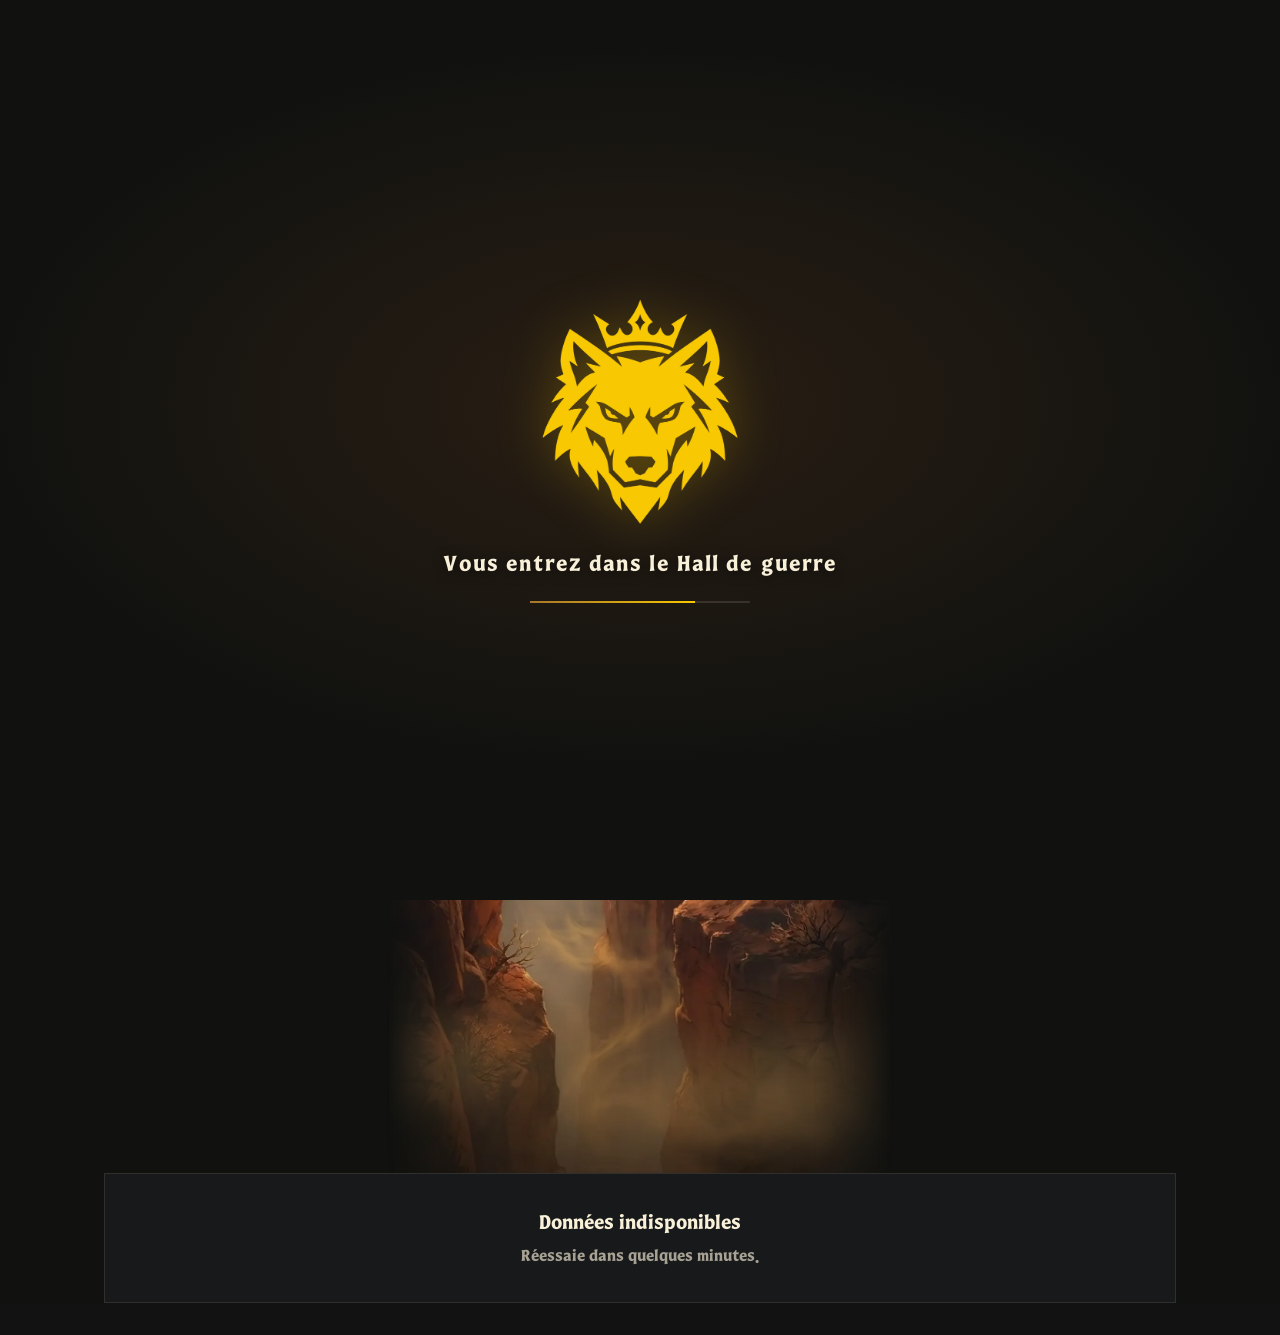
==== commit 558c2b1f: "Hall de guerre : journaux en parchemin, police Gravaen Hall, corde pour remonter - Journaux de guerr" ====
--- a/hall-de-guerre.html
+++ b/hall-de-guerre.html
@@ -7,25 +7,40 @@
 <meta name="description" content="La guerre en cours des clans Gravaen : score, temps restant et lignes de combat.">
 <meta name="robots" content="noindex">
 <meta name="theme-color" content="#111210">
+<link rel="preload" href="gravaen-hall.woff2" as="font" type="font/woff2" crossorigin>
 <link rel="preconnect" href="https://fonts.googleapis.com"><link rel="preconnect" href="https://fonts.gstatic.com" crossorigin>
 <link rel="stylesheet" href="https://fonts.googleapis.com/css2?family=Archivo:wdth,wght@100..125,500..900&family=Barlow:wght@500;700;800&display=swap">
 <link rel="icon" type="image/png" href="icone.png">
+<link rel="preload" as="image" href="hall-boucle.webp">
 <style>
+@font-face{font-family:'Gravaen Hall';src:url(gravaen-hall.woff2) format('woff2');font-weight:100 900;font-style:normal;font-display:block}
+
 :root{--bg:#111210;--panel:#18191A;--panel2:#1E1F1C;--edge:rgba(248,240,217,.10);--cream:#F8F0D9;--soft:rgba(248,240,217,.64);--faint:rgba(248,240,217,.38);
---display:'Archivo','Arial Black',sans-serif;--body:'Barlow','Helvetica Neue',Arial,sans-serif;color-scheme:dark}
+--display:'Gravaen Hall','Archivo','Arial Black',sans-serif;--ink-font:'Gravaen Hall','Barlow',Georgia,serif;--body:'Gravaen Hall','Barlow','Helvetica Neue',Arial,sans-serif;color-scheme:dark}
 *{box-sizing:border-box}
 html{background:var(--bg);-webkit-text-size-adjust:100%}
 body{margin:0;background:var(--bg);color:var(--cream);font-family:var(--body);font-weight:500;font-size:16px;line-height:1.5;-webkit-font-smoothing:antialiased}
 a{color:inherit}
 :focus-visible{outline:3px solid var(--cream);outline-offset:3px}
-.grain{position:fixed;inset:0;width:100%;height:100%;pointer-events:none;opacity:.1;mix-blend-mode:screen;z-index:50}
+/* écran de chargement avant le hall (visuel provisoire : le loup couronné) */
+.load{position:fixed;inset:0;z-index:100;display:grid;place-items:center;background:radial-gradient(ellipse 70% 55% at 50% 45%,#2a1e13,#111210 72%);transition:opacity .9s ease,visibility .9s}
+.load.off{opacity:0;visibility:hidden;pointer-events:none}
+.load-in{display:flex;flex-direction:column;align-items:center;gap:30px;transition:transform .9s ease}.load.off .load-in{transform:scale(1.06)}
+.load-v{width:min(44vw,200px);height:auto;filter:drop-shadow(0 0 26px rgba(248,200,1,.28));animation:lbreath 2.6s ease-in-out infinite}
+.load-t{margin:-8px 0 -10px;font-family:var(--display);font-weight:900;font-size:clamp(17px,4.6vw,22px);letter-spacing:.05em;color:var(--cream);text-align:center;text-shadow:0 2px 12px rgba(0,0,0,.6);animation:ltxt 1.2s ease-out both}
+@keyframes ltxt{from{opacity:0;transform:translateY(6px)}to{opacity:1;transform:none}}
+.load-bar{width:min(56vw,220px);height:2px;background:rgba(248,240,217,.12);overflow:hidden}
+.load-bar i{display:block;height:100%;width:6%;background:linear-gradient(90deg,#a8762a,#f8c801);transition:width .45s ease}
+@keyframes lbreath{0%,100%{transform:scale(1);opacity:.85}50%{transform:scale(1.04);opacity:1}}
+@media (prefers-reduced-motion:reduce){.load-v{animation:none}}
+.grain{position:fixed;inset:0;pointer-events:none;z-index:50;background:url("grain.png") 0 0/192px 192px}
 .sr{position:absolute;width:1px;height:1px;overflow:hidden;clip:rect(0 0 0 0)}
 /* barre du haut, posée sur le paysage (comme le classement) */
-.top{position:absolute;top:0;left:0;right:0;z-index:10;display:flex;align-items:center;justify-content:space-between;gap:16px;padding:calc(14px + env(safe-area-inset-top)) 24px 14px}
+.top{position:absolute;top:0;left:0;right:0;z-index:10;display:flex;align-items:center;justify-content:flex-end;gap:16px;padding:calc(14px + env(safe-area-inset-top)) 24px 14px}
 .back{display:inline-flex;align-items:center;gap:8px;min-height:44px;padding:0 14px 0 10px;border:1px solid var(--edge);color:var(--cream);text-decoration:none;font-weight:700;font-size:14px;background:rgba(17,18,16,.55);-webkit-backdrop-filter:blur(6px);backdrop-filter:blur(6px)}
 .back:hover{border-color:rgba(248,240,217,.35)}
 .back svg{width:18px;height:18px}
-.brand{font-family:var(--display);font-weight:900;font-stretch:125%;letter-spacing:-.03em;font-size:19px;text-decoration:none}
+.brand{font-family:var(--display);font-weight:900;font-stretch:normal;letter-spacing:.16em;text-transform:uppercase;font-size:17px;text-decoration:none;text-shadow:0 1px 6px rgba(0,0,0,.45)}
 /* le paysage du clan occupe tout l'écran à l'arrivée */
 .hero{position:relative;height:100vh;height:100svh;min-height:520px;overflow:hidden;background:var(--bg)}
 /* fond animé : vidéo en boucle des deux étendards (sur PC : vidéo entière au centre, fond flouté autour) */
@@ -39,14 +54,19 @@
 .flag:before{content:"";position:absolute;inset:-6% -10%;border-radius:40%;background:radial-gradient(closest-side,rgba(255,226,140,.28),rgba(255,226,140,0));opacity:0;animation:breathe 3.2s ease-in-out infinite;pointer-events:none}
 .flag[data-k="second"]:before{animation-delay:1.6s}
 @keyframes breathe{0%,100%{opacity:0;transform:scale(.92)}50%{opacity:1;transform:scale(1.04)}}
-.flag span{position:absolute;left:50%;bottom:-6px;transform:translate(-50%,100%);display:grid;place-items:center;width:42px;height:42px;border-radius:3px;background:rgba(17,18,16,.7);-webkit-backdrop-filter:blur(4px);backdrop-filter:blur(4px);border:1px solid rgba(248,240,217,.35);color:var(--cream);pointer-events:auto;cursor:pointer;box-shadow:0 0 0 0 rgba(248,240,217,.5);animation:tap 2.2s infinite;transition:background .25s,color .25s,border-color .25s}
-.flag span img{width:24px;height:24px}
-@keyframes tap{0%{box-shadow:0 0 0 0 rgba(248,240,217,.5)}70%{box-shadow:0 0 0 12px rgba(248,240,217,0)}100%{box-shadow:0 0 0 0 rgba(248,240,217,0)}}
+/* boutons des étendards : même style sombre qu'avant, en forme de bouclier */
+.flag span{position:absolute;left:50%;bottom:-6px;transform:translate(-50%,100%);display:grid;place-items:center;width:42px;height:48px;color:var(--cream);pointer-events:auto;cursor:pointer;animation:tap 2.2s infinite}
+.flag span:before,.flag span:after{content:"";position:absolute;inset:0}
+.flag span:before{-webkit-backdrop-filter:blur(4px);backdrop-filter:blur(4px);-webkit-mask:url("data:image/svg+xml,%3Csvg xmlns='http://www.w3.org/2000/svg' viewBox='0 0 42 48'%3E%3Cpath d='M3 5.5Q21 -0.5 39 5.5L39 21C39 34 31 42.5 21 47C11 42.5 3 34 3 21Z'/%3E%3C/svg%3E") center/100% 100% no-repeat;mask:url("data:image/svg+xml,%3Csvg xmlns='http://www.w3.org/2000/svg' viewBox='0 0 42 48'%3E%3Cpath d='M3 5.5Q21 -0.5 39 5.5L39 21C39 34 31 42.5 21 47C11 42.5 3 34 3 21Z'/%3E%3C/svg%3E") center/100% 100% no-repeat}
+.flag span:after{background:url("data:image/svg+xml,%3Csvg xmlns='http://www.w3.org/2000/svg' viewBox='0 0 42 48'%3E%3Cpath d='M3 5.5Q21 -0.5 39 5.5L39 21C39 34 31 42.5 21 47C11 42.5 3 34 3 21Z' fill='rgba(17,18,16,.7)' stroke='rgba(248,240,217,.35)' stroke-width='1.1'/%3E%3C/svg%3E") center/100% 100% no-repeat}
+.flag:hover span:after{background-image:url("data:image/svg+xml,%3Csvg xmlns='http://www.w3.org/2000/svg' viewBox='0 0 42 48'%3E%3Cpath d='M3 5.5Q21 -0.5 39 5.5L39 21C39 34 31 42.5 21 47C11 42.5 3 34 3 21Z' fill='rgba(17,18,16,.9)' stroke='rgba(248,240,217,.5)' stroke-width='1.1'/%3E%3C/svg%3E")}
+.flag span img{position:relative;z-index:1;width:24px;height:24px;margin-top:-4px}
+@keyframes tap{0%{filter:drop-shadow(0 0 0 rgba(248,240,217,.5))}70%{filter:drop-shadow(0 0 10px rgba(248,240,217,0))}100%{filter:drop-shadow(0 0 0 rgba(248,240,217,0))}}
 .flag.hit:before{animation:hit .9s ease-out forwards!important}
 @keyframes hit{0%{opacity:0;transform:scale(.9)}35%{opacity:1;transform:scale(1.12)}100%{opacity:0;transform:scale(1.25)}}
-.flag.hit span{background:var(--cream);color:#111210;border-color:var(--cream)}
-.flag[data-k="second"] span{width:36px;height:36px}.flag[data-k="second"] span img{width:20px;height:20px}
-.flag:hover span{background:rgba(17,18,16,.9);border-color:rgba(248,240,217,.5)}
+.flag.hit span:after{background-image:url("data:image/svg+xml,%3Csvg xmlns='http://www.w3.org/2000/svg' viewBox='0 0 42 48'%3E%3Cpath d='M3 5.5Q21 -0.5 39 5.5L39 21C39 34 31 42.5 21 47C11 42.5 3 34 3 21Z' fill='%23f8f0d9' stroke='%23f8f0d9' stroke-width='1.1'/%3E%3C/svg%3E")}.flag.hit span img{filter:brightness(.15)}
+.flag[data-k="second"] span{width:36px;height:41px}.flag[data-k="second"] span img{width:20px;height:20px}
+
 @media (prefers-reduced-motion:reduce){.flag:before,.flag span{animation:none}}
 .snd{position:absolute;right:calc(16px + env(safe-area-inset-right,0px));bottom:22px;z-index:6;width:44px;height:44px;display:grid;place-items:center;border:1px solid var(--edge);background:rgba(17,18,16,.55);-webkit-backdrop-filter:blur(6px);backdrop-filter:blur(6px);color:var(--cream);cursor:pointer}
 .snd svg{width:20px;height:20px}.snd .on{display:none}.snd[aria-pressed="true"] .on{display:block}.snd[aria-pressed="true"] .off{display:none}
@@ -165,6 +185,7 @@
 .map{container-type:inline-size;position:relative;width:min(100vw,760px);margin:22px 0 0;left:50%;transform:translateX(-50%);overflow:hidden}
 .map .bgs{border-radius:0!important}
 @media (min-width:761px){.map{-webkit-mask-image:linear-gradient(90deg,transparent,#000 7%,#000 93%,transparent);mask-image:linear-gradient(90deg,transparent,#000 7%,#000 93%,transparent)}}
+@media (min-width:821px){.map{-webkit-mask-image:linear-gradient(90deg,transparent,#000 7%,#000 93%,transparent),linear-gradient(180deg,transparent 0,#000 170px);-webkit-mask-composite:source-in;mask-image:linear-gradient(90deg,transparent,#000 7%,#000 93%,transparent),linear-gradient(180deg,transparent 0,#000 170px);mask-composite:intersect}}
 .map .bgs{position:absolute;inset:0;overflow:hidden;border-radius:2px}
 .map .bg{position:absolute;left:0;right:0;background:url(carte-allie.webp) center/100% 101.5% no-repeat}
 .map .bg.f{transform:scaleY(-1)}
@@ -185,7 +206,7 @@
 @keyframes smoke{0%{transform:translate(0,0) scale(.5);opacity:0}15%{opacity:.9}100%{transform:translate(2.5cqw,-9cqw) scale(2.6);opacity:0}}
 @media (prefers-reduced-motion:reduce){.slot .ruin i{animation:none;opacity:.4}}
 /* choix du camp : nos icônes, flèche d'échange au centre */
-.camp{display:grid;grid-template-columns:1fr 1fr 1fr;width:min(74vw,340px);aspect-ratio:1316/467;margin:28px auto 4px;padding:0 3.1% 0 4.1%;background:url(dalle.webp) center/100% 100% no-repeat;filter:drop-shadow(0 10px 16px rgba(0,0,0,.45))}
+.camp{display:grid;grid-template-columns:1fr 1fr 1fr;width:var(--cw);position:relative;left:calc(var(--sw) * -.0078);aspect-ratio:1316/467;margin:28px auto 4px;padding:0 calc(var(--cw) * .0433) 0 calc(var(--cw) * .041);background:url(dalle.webp) center/100% 100% no-repeat;filter:drop-shadow(0 10px 16px rgba(0,0,0,.45))}
 .camp button{position:relative;display:grid;place-items:center;width:auto;height:auto;border:0;background:none;color:rgba(28,10,6,.75);cursor:pointer;-webkit-tap-highlight-color:transparent}
 .camp button:focus-visible{outline:2px solid var(--cream);outline-offset:-6px}
 /* icônes gravées dans la pierre : creux sombre + liseré de lumière en bas */
@@ -193,8 +214,7 @@
 .camp button[aria-selected="true"]:before{content:"";position:absolute;inset:14% 8%;background:radial-gradient(closest-side,rgba(248,200,1,.22),rgba(248,200,1,0));pointer-events:none}
 .camp button[aria-selected="true"] img{opacity:1;filter:drop-shadow(0 0 7px rgba(248,200,1,.5)) drop-shadow(0 1px 0 rgba(0,0,0,.55));transform:scale(1.04)}
 .camp button:hover img{opacity:.85}
-.camp .sw svg{width:32%;max-width:30px;filter:drop-shadow(0 1.5px 0 rgba(255,196,150,.38));transition:transform .35s}
-.camp .sw:hover svg{transform:rotate(180deg)}
+.camp .sw svg{width:32%;max-width:30px;filter:drop-shadow(0 1.5px 0 rgba(255,196,150,.38));transition:transform .5s cubic-bezier(.2,.8,.2,1)}
 .tool{display:flex;justify-content:center;align-items:center;gap:10px;margin:28px 0 4px}
 .tool .camp{margin:0}
 .dbtn{width:clamp(48px,14vw,62px);height:clamp(48px,14vw,62px);display:grid;place-items:center;border:1px solid var(--edge);background:none;cursor:pointer;transition:background .25s}
@@ -208,15 +228,22 @@
 @keyframes fog{from{transform:translateX(-12%)}to{transform:translateX(12%)}}
 @media (prefers-reduced-motion:reduce){.map .fog i{animation:none}}
 html.lock,html.lock body{overflow:hidden;overscroll-behavior:none}
-.up{display:grid;place-items:center;width:44px;height:44px;margin:14px auto 0;border:1px solid var(--edge);background:none;color:var(--soft);cursor:pointer;transition:color .2s,border-color .2s}
-.up:hover{color:var(--cream);border-color:rgba(248,240,217,.35)}.up svg{width:22px;height:22px}
+/* corde pour remonter : descend quand on remonte la page ; se tire (ou se tape) pour revenir en haut.
+   Elle dépasse de 90px au-dessus de l'écran : même tirée, son extrémité haute ne se voit jamais. */
+.up{--rl:clamp(130px,20vh,190px);--over:90px;position:fixed;top:calc(-1 * var(--over));left:calc(2px + env(safe-area-inset-left,0px));z-index:30;display:flex;justify-content:center;width:58px;height:calc(var(--rl) + var(--over));margin:0;padding:0;border:0;background:none;cursor:grab;touch-action:none;-webkit-tap-highlight-color:transparent;-webkit-user-select:none;user-select:none;transform:translateY(-101%);visibility:hidden;transition:transform .5s cubic-bezier(.55,0,.8,.2),visibility 0s .5s}
+.up.on{transform:none;visibility:visible;transition:transform .8s cubic-bezier(.17,1.28,.4,1),visibility 0s}
+.up.grab{cursor:grabbing}
+.up .rp{display:block;height:100%;aspect-ratio:109/900;background:url(corde.webp) center bottom/100% 100% no-repeat;transform-origin:50% 0;filter:drop-shadow(3px 9px 6px rgba(0,0,0,.5));will-change:transform;pointer-events:none}
+.up:hover .rp{filter:drop-shadow(3px 9px 6px rgba(0,0,0,.5)) brightness(1.1)}
+.up:focus-visible{outline:none}.up:focus-visible .rp{outline:2px solid var(--cream);outline-offset:3px}
+@media (min-width:821px){.up{--rl:clamp(160px,23vh,240px);left:max(6px,calc(50% - var(--vw,540px) / 2 - 74px))}}
 /* descente le long de la falaise, entre le paysage et la carte */
 .descent{position:relative;z-index:2;background:url(descente.webp) no-repeat transparent;-webkit-mask-image:linear-gradient(180deg,transparent 0,#000 var(--fd,200px));mask-image:linear-gradient(180deg,transparent 0,#000 var(--fd,200px));overflow:hidden;pointer-events:none}
 .descent .fog{position:absolute;inset:0;overflow:hidden;-webkit-mask-image:linear-gradient(180deg,#000 55%,transparent 92%);mask-image:linear-gradient(180deg,#000 55%,transparent 92%)}
 .descent .fog i{position:absolute;inset:-10% -60%;background:radial-gradient(ellipse 24% 6% at 35% 30%,rgba(255,226,170,.14),transparent 70%),radial-gradient(ellipse 28% 7% at 65% 55%,rgba(255,226,170,.11),transparent 70%);background-size:100% 700px;filter:blur(8px);animation:fog 80s linear infinite}
 .descent .fog i+i{background-position:0 330px;animation-duration:120s;animation-direction:reverse;opacity:.8}
 /* score gravé sur la stèle de grès au fond du canyon */
-.score.stele{position:relative;display:block;container-type:inline-size;width:min(100%,540px);aspect-ratio:1152/1080;margin:-30px auto 0;padding:0;border:0;background:url(stele.webp) center/100% 100% no-repeat}
+.score.stele{position:relative;z-index:4;display:block;container-type:inline-size;width:min(100%,var(--sw,540px));aspect-ratio:1152/1080;margin:-30px auto 0;padding:0;border:0;background:url(stele.webp) center/100% 100% no-repeat}
 .stele .face{position:absolute;left:18%;right:18%;top:16%;bottom:33%;display:flex;flex-direction:column;align-items:center;justify-content:center;gap:1.6cqw;text-align:center}
 .stele .state{margin:0;font-size:2.3cqw;letter-spacing:.2em;color:rgba(248,240,217,.55)}
 .stele .row{display:grid;grid-template-columns:auto auto auto;align-items:center;gap:3cqw}
@@ -231,25 +258,28 @@
 .stele+.tool,.stele+.tabs{margin-top:-6px}
 /* effet barre : la dalle chevauche le bord haut de la carte (moitié sur le noir, moitié sur la carte) */
 .tool{position:relative;z-index:3}
-.tool+.map{margin-top:calc(-1 * min(74vw,340px) / 2.818 / 2 - 4px)!important}
-.tool .camp{filter:drop-shadow(0 12px 12px rgba(0,0,0,.6)) drop-shadow(0 3px 3px rgba(0,0,0,.45))}
+.tool+.map{margin-top:calc(-1 * var(--cw) / 2.818 / 2 - 4px)!important}
+.tool .camp{filter:contrast(1.12) saturate(1.15) brightness(1.04) drop-shadow(0 14px 14px rgba(0,0,0,.7)) drop-shadow(0 3px 3px rgba(0,0,0,.6));isolation:isolate;opacity:1}
+.tool.rv{will-change:auto}
 .tool .dbtn{background:rgba(17,18,16,.82)}
-.score.stele:after{content:"";position:absolute;left:0;right:0;top:100%;height:42%;z-index:-1;pointer-events:none;background:url(stele.webp) center bottom/100% 238% no-repeat;transform:scaleY(-1);transform-origin:top;margin-top:-3%;opacity:.55;filter:blur(1.5px) brightness(.7) saturate(.9);-webkit-mask-image:linear-gradient(0deg,transparent 0,#000 70%);mask-image:linear-gradient(0deg,transparent 0,#000 70%)}
+.score.stele:after{display:none;content:"";position:absolute;left:0;right:0;top:100%;height:42%;z-index:-1;pointer-events:none;background:url(stele.webp) center bottom/100% 238% no-repeat;transform:scaleY(-1);transform-origin:top;margin-top:-3%;opacity:.55;filter:blur(1.5px) brightness(.7) saturate(.9);-webkit-mask-image:linear-gradient(0deg,transparent 0,#000 70%);mask-image:linear-gradient(0deg,transparent 0,#000 70%)}
 @media (max-width:560px){.score.stele{width:calc(100% + 20px);margin-left:-10px}.stele .pct{grid-template-columns:1fr 1fr;row-gap:.4cqw}.stele .pct small{grid-column:1/-1;grid-row:2}}
 /* brume qui couvre le passage entre la descente du canyon et la stèle */
-main{position:relative;margin-top:-180px!important}
+main{position:relative;margin-top:-180px!important;padding-bottom:0!important}
 html{background:linear-gradient(180deg,#111210 0,#111210 50%,#a0763f 50%,#a0763f 100%)}
-.seam{position:absolute;left:50%;width:100vw;margin-left:-50vw;top:-300px;height:380px;z-index:3;pointer-events:none;overflow:hidden;-webkit-mask-image:linear-gradient(180deg,transparent 0,#000 35%,#000 60%,transparent 100%);mask-image:linear-gradient(180deg,transparent 0,#000 35%,#000 60%,transparent 100%)}
+.seam{position:absolute;left:50%;width:var(--vw,100vw);margin-left:calc(var(--vw,100vw) / -2);top:-300px;height:380px;z-index:3;pointer-events:none;overflow:hidden;-webkit-mask-image:linear-gradient(180deg,transparent 0,#000 35%,#000 60%,transparent 100%);mask-image:linear-gradient(180deg,transparent 0,#000 35%,#000 60%,transparent 100%)}
 .seam i{position:absolute;inset:0 -60%;background:radial-gradient(ellipse 30% 18% at 25% 45%,rgba(214,168,96,.32),transparent 70%),radial-gradient(ellipse 34% 16% at 62% 55%,rgba(214,168,96,.28),transparent 70%),radial-gradient(ellipse 26% 14% at 88% 40%,rgba(214,168,96,.24),transparent 70%);filter:blur(10px);animation:fog 60s linear infinite}
 .seam i:nth-child(2){animation-duration:95s;animation-direction:reverse;opacity:.8;transform:translateY(40px)}
 .seam i:nth-child(3){background:linear-gradient(180deg,transparent,rgba(120,86,46,.22) 45%,rgba(120,86,46,.18) 60%,transparent);animation:none;filter:none;inset:0}
-.up,#view{position:relative;z-index:4}
+#view{position:relative;z-index:4;--sw:min(100%,540px);--cw:calc(var(--sw) * .7675)}
+@media (max-width:560px){#view{--sw:calc(100% + 20px)}}
+.rank .sc.z img{opacity:.35;filter:grayscale(1)}
 @media (prefers-reduced-motion:reduce){.seam i{animation:none}}
 /* brume entre la stèle et la dalle des boutons, qui passe sous la dalle */
 .tool{position:relative}
-.tool:before{content:"";position:absolute;left:50%;width:100vw;margin-left:-50vw;top:-170px;bottom:-130px;z-index:-1;pointer-events:none;-webkit-mask-image:linear-gradient(180deg,transparent 0,#000 30%,#000 70%,transparent);mask-image:linear-gradient(180deg,transparent 0,#000 30%,#000 70%,transparent);
+.tool:before{content:"";position:absolute;left:50%;width:var(--vw,100vw);margin-left:calc(var(--vw,100vw) / -2);top:-170px;bottom:-130px;z-index:-1;pointer-events:none;-webkit-mask-image:linear-gradient(180deg,transparent 0,#000 30%,#000 70%,transparent);mask-image:linear-gradient(180deg,transparent 0,#000 30%,#000 70%,transparent);
  background:radial-gradient(ellipse 34% 26% at 22% 50%,rgba(120,84,48,.75),transparent 70%),radial-gradient(ellipse 38% 24% at 62% 44%,rgba(110,76,44,.7),transparent 70%),radial-gradient(ellipse 28% 22% at 90% 58%,rgba(120,84,48,.65),transparent 70%),linear-gradient(180deg,transparent,rgba(78,54,32,.88) 32%,rgba(84,58,34,.92) 64%,transparent);
- background-size:200% 100%,200% 100%,200% 100%,100% 100%;filter:blur(8px);animation:mist 50s linear infinite alternate}
+ background-size:200% 100%,200% 100%,200% 100%,100% 100%;animation:mist 50s linear infinite alternate}
 @keyframes mist{from{background-position:0 0,100% 0,0 0,0 0}to{background-position:100% 0,0 0,100% 0,0 0}}
 @media (prefers-reduced-motion:reduce){.tool:before{animation:none}}
 /* fiche d'un joueur */
@@ -259,13 +289,100 @@
 dialog.sheet .x{position:absolute;top:6px;right:6px;width:40px;height:40px;border:0;background:none;color:var(--soft);font-size:26px;line-height:1;cursor:pointer}
 @media (max-width:560px){.slot .nm{font-size:11.5px;max-width:110px;padding:1px 6px}.slot .ds img{width:13px;height:13px}.slot .ds img:nth-child(2){width:16px;height:16px;transform:translateY(-4px)}
  dialog.sheet{width:100%;max-width:none;margin:auto 0 0;max-height:80vh}dialog.sheet .det{grid-template-columns:1fr}}
+
+@media (min-width:821px){
+ .tool .dbtn{position:absolute;left:calc(50% + min(74vw,340px) / 2 + 14px);top:50%;transform:translateY(-50%)}
+ .hero .blur{-webkit-mask-image:linear-gradient(180deg,#000 50%,transparent 100%);mask-image:linear-gradient(180deg,#000 50%,transparent 100%)}
+ .seam{-webkit-mask-image:linear-gradient(180deg,transparent 0,#000 35%,#000 60%,transparent 100%),linear-gradient(90deg,transparent,#000 16%,#000 84%,transparent);-webkit-mask-composite:source-in;mask-image:linear-gradient(180deg,transparent 0,#000 35%,#000 60%,transparent 100%),linear-gradient(90deg,transparent,#000 16%,#000 84%,transparent);mask-composite:intersect}
+ .tool:before{-webkit-mask-image:linear-gradient(180deg,transparent 0,#000 30%,#000 70%,transparent),linear-gradient(90deg,transparent,#000 16%,#000 84%,transparent)!important;-webkit-mask-composite:source-in!important;mask-image:linear-gradient(180deg,transparent 0,#000 30%,#000 70%,transparent),linear-gradient(90deg,transparent,#000 16%,#000 84%,transparent)!important;mask-composite:intersect!important}
+}
+
+/* journaux de guerre : les deux parchemins sont peints sur le socle de la stèle ; zones cliquables posées dessus */
+.jr{position:absolute;z-index:6;padding:0;border:0;background:none;cursor:pointer;border-radius:40%;-webkit-tap-highlight-color:transparent}
+.jr.m{left:17%;width:25%;top:64.5%;height:14.5%}.jr.t{left:57%;width:26.5%;top:64%;height:14.5%}
+.jr:before{content:"";position:absolute;inset:-12% -6%;border-radius:50%;background:radial-gradient(closest-side,rgba(255,214,90,.55),rgba(255,214,90,0));mix-blend-mode:screen;opacity:0;transition:opacity .35s;pointer-events:none}
+.jr.t:before{background:radial-gradient(closest-side,rgba(255,90,60,.5),rgba(255,90,60,0))}
+.jr:hover:before{opacity:.45}.jr[aria-pressed="true"]:before{opacity:1}
+.jr:focus-visible{outline:2px solid var(--cream);outline-offset:2px}
+.jt{margin:30px 0 12px;text-align:center;font-family:var(--display);font-weight:900;font-stretch:115%;font-size:15px;letter-spacing:.16em;text-transform:uppercase;color:var(--soft)}
+.jt small{display:block;margin-top:4px;font-family:var(--body);font-size:20px;font-weight:800;letter-spacing:0;text-transform:none;color:var(--cream)}
+.tool+.jt{position:relative;z-index:3}
+.jt,.jt+.rank{max-width:620px;margin-left:auto;margin-right:auto}
+
+/* journal de guerre : parchemin déroulé en 3 morceaux (rouleau haut, papier qui se répète, rouleau bas + sceau) */
+.pch{position:relative;z-index:4;container-type:inline-size;width:min(calc(100% - 24px),var(--vw,520px));margin:4px auto 44px;filter:drop-shadow(0 16px 14px rgba(0,0,0,.55));--ink:#35200f;--acc:#9b6a0c}
+.pch.t{--acc:#7d1d14}
+.pch>i{display:block;width:100%;background-repeat:no-repeat;background-size:100% 100%;pointer-events:none;position:relative;z-index:2}
+.pch .pt{aspect-ratio:670/170;background-image:url(jr-pt-m.webp);-webkit-mask-image:linear-gradient(#000 calc(100% - 5cqw),transparent);mask-image:linear-gradient(#000 calc(100% - 5cqw),transparent)}
+.pch .pb{aspect-ratio:670/555;margin-top:-5cqw;background-image:url(jr-pb-m.webp);-webkit-mask-image:linear-gradient(transparent,#000 5cqw);mask-image:linear-gradient(transparent,#000 5cqw)}
+.pch.t .pt{background-image:url(jr-pt-t.webp)}.pch.t .pb{background-image:url(jr-pb-t.webp)}
+.pch .pmid{position:relative;z-index:1;margin-top:-5cqw;padding:8cqw 11cqw 9cqw;background:url(jr-pm-m.webp) center top/100% auto repeat-y;color:var(--ink)}
+.pch.t .pmid{background-image:url(jr-pm-t.webp)}
+.ptabs{display:flex;justify-content:center;gap:3cqw;margin:0 0 1.5cqw}
+.ptabs button{background:none;border:0;border-bottom:2px solid transparent;padding:1.6cqw .6cqw;min-height:40px;font:900 clamp(11px,3.1cqw,16px)/1 var(--display);font-stretch:108%;letter-spacing:.07em;text-transform:uppercase;color:var(--ink);opacity:.5;cursor:pointer;-webkit-tap-highlight-color:transparent}
+.ptabs button[aria-selected="true"]{opacity:1;border-bottom-color:var(--acc)}
+.ptabs button:focus-visible,.pl .ln:focus-visible,.pback:focus-visible{outline:2px solid var(--acc);outline-offset:2px}
+.pname{margin:0 0 2cqw;text-align:center;font:800 clamp(13px,3.6cqw,17px)/1.2 var(--body);color:var(--acc)}
+.pl{list-style:none;margin:0;padding:0}
+.pl .ln{display:grid;grid-template-columns:8.5cqw minmax(0,1fr) auto;align-items:center;gap:2.5cqw;width:100%;min-height:40px;padding:1.4cqw 1cqw;background:none;border:0;border-bottom:1px solid rgba(53,32,15,.22);font:800 clamp(14px,4cqw,18px)/1.2 var(--body);color:var(--ink);text-align:left;cursor:pointer;-webkit-tap-highlight-color:transparent}
+.pl li:last-child .ln{border-bottom:0}
+.pl .ln:hover{background:rgba(53,32,15,.08)}
+.pl .n{font-family:var(--display);font-weight:900;font-stretch:112%;font-size:.86em;color:rgba(53,32,15,.62);text-align:right}
+.pl .top1 .n{color:var(--acc)}
+.pl .nm{overflow:hidden;text-overflow:ellipsis;white-space:nowrap}
+.pl .sc{display:flex;align-items:center;gap:5px;font-family:var(--display);font-weight:900;font-stretch:110%;font-variant-numeric:tabular-nums}
+.pl .sc img{width:1.15em;height:1.15em;filter:drop-shadow(0 0 1px #35200f) drop-shadow(0 0 1px #35200f)}
+.pl .sc.z{opacity:.45}
+.pl .hr{cursor:default}.pl .hr:hover{background:none}
+.pl .res{font-family:var(--display);font-weight:900;text-align:right}.pl .res.W{color:#2f5a1c}.pl .res.L{color:#8a1d12}.pl .res.T{color:rgba(53,32,15,.6)}
+.tsub{margin:-.5cqw 0 3cqw;text-align:center;font:700 clamp(11px,3cqw,14px)/1 var(--body);letter-spacing:.08em;text-transform:uppercase;opacity:.6}
+.tal{display:grid;gap:3.5cqw;padding:1cqw 0 0}
+.tr{display:grid;grid-template-columns:24cqw minmax(0,1fr);align-items:center;gap:3cqw;padding-bottom:3cqw;border-bottom:1px solid rgba(53,32,15,.22)}
+.tr:last-child{border-bottom:0}
+.tl{font:900 clamp(12px,3.4cqw,16px)/1 var(--display);font-stretch:108%;letter-spacing:.06em;text-transform:uppercase}
+.tm{display:flex;flex-wrap:wrap;gap:2.5cqw 3cqw;align-items:center}
+.tm svg{width:max(34px,9cqw);height:auto;fill:none;stroke:var(--ink);stroke-width:2.6;stroke-linecap:round;filter:drop-shadow(0 .5px 0 rgba(53,32,15,.35))}
+.tr.win svg{stroke:#2a4d17}.tr.lose svg{stroke:#7e1a10}
+.t0{font-weight:800;opacity:.4}
+.pl .ty{display:flex;align-items:center;justify-content:flex-end;gap:1.2cqw}
+.pl .ty svg{height:1.6em;width:auto;fill:var(--ink);filter:drop-shadow(0 .5px 0 rgba(53,32,15,.3))}
+.pl .top1 .ty svg{fill:var(--acc)}
+.pl .sc i{font-style:normal;margin:0 .25em;opacity:.55}
+.pl .nm.res{text-align:left}
+.pl .hr .sc{justify-self:end}
+.pch .pmid,.pch .pmid *{font-family:var(--ink-font)!important;font-stretch:normal!important}
+.pe{margin:6cqw 0;text-align:center;font:700 clamp(13px,3.6cqw,16px)/1.5 var(--body);opacity:.8}
+.pback{display:block;margin:5cqw auto 0;background:none;border:0;border-bottom:1px solid var(--acc);padding:1.5cqw 1cqw;font:800 clamp(12px,3.3cqw,15px)/1 var(--body);letter-spacing:.06em;text-transform:uppercase;color:var(--ink);cursor:pointer}
+
+
+/* animations en pause quand elles ne sont pas à l'écran (économie de batterie et de fluidité) */
+.off,.off:before,.off:after,.off *,.off *:before{animation-play-state:paused!important}
+
+/* PC : une seule largeur du haut en bas (celle du paysage) pour la stèle, la dalle, la carte et le journal */
+@media (min-width:821px){
+ #view{--sw:calc(var(--vw,540px) * 1.108)}
+ .map{width:var(--vw,540px)}
+ .jt,.jt+.rank{max-width:max(var(--vw,540px),360px)}
+}
 </style>
 </head>
 <body>
-<svg class="grain" aria-hidden="true"><filter id="n"><feTurbulence type="fractalNoise" baseFrequency=".9" numOctaves="2" stitchTiles="stitch"/><feColorMatrix type="saturate" values="0"/></filter><rect width="100%" height="100%" filter="url(#n)"/></svg>
+<div class="grain" aria-hidden="true"></div>
+<div class="load" id="load" role="status" aria-label="Chargement du hall de guerre"><div class="load-in"><img class="load-v" src="image-01.webp" width="200" height="200" alt=""><p class="load-t">Vous entrez dans le Hall de guerre</p><div class="load-bar"><i id="load-p"></i></div></div></div>
+<script>
+/* chargement : on attend le paysage, la vidéo, les visuels de la guerre et les données (au plus 9 s) */
+(function(){var L=document.getElementById('load'),P=document.getElementById('load-p'),t0=Date.now(),need={},n=0,ok=0,fin=false;
+ function add(k){if(!(k in need)){need[k]=0;n++}}
+ function done(k){if(need[k])return;need[k]=1;ok++;P.style.width=Math.max(6,Math.round(ok/n*100))+'%';if(ok>=n)close()}
+ function rest(){['descente.webp','stele.webp','dalle.webp','carte-allie.webp','ic-epees.webp','etoile.webp','etoile-vide.webp','corde.webp','jr-pt-m.webp','jr-pm-m.webp','jr-pb-m.webp','jr-pt-t.webp','jr-pm-t.webp','jr-pb-t.webp'].forEach(function(s){var i=new Image();i.src=s})}
+ function close(){if(fin)return;rest();var w=Math.max(0,900-(Date.now()-t0));setTimeout(function(){if(fin)return;fin=true;P.style.width='100%';setTimeout(function(){L.classList.add('off');setTimeout(function(){L.remove()},1000)},250)},w)}
+ window.LD={add:add,done:done};
+ ['hall-boucle.webp','hall-ciel.webp'].forEach(function(s){add(s);var i=new Image();i.onload=i.onerror=function(){done(s)};i.src=s});
+ add('video');add('data');setTimeout(function(){fin||(n=ok,close())},9000);
+})();
+</script>
 <header class="top">
- <a class="back" href="./#clans"><svg viewBox="0 0 24 24" fill="none" stroke="currentColor" stroke-width="2.6" stroke-linecap="round" stroke-linejoin="round" aria-hidden="true"><path d="M15 5l-7 7 7 7"/></svg>Retour</a>
- <a class="brand" href="./">Gravaen</a>
+ <a class="brand" href="./" aria-label="Gravaen, retour à l’accueil">Gravaen</a>
 </header>
 <section class="hero" id="hero" aria-labelledby="t">
  <div class="blur" aria-hidden="true"></div>
@@ -280,12 +397,13 @@
 <div class="descent" id="descent" aria-hidden="true"><div class="fog"><i></i><i></i></div></div>
 <main id="guerre">
  <div class="seam" aria-hidden="true"><i></i><i></i><i></i></div>
- <button type="button" class="up" id="up" aria-label="Remonter vers les étendards" title="Remonter"><svg viewBox="0 0 24 24" fill="none" stroke="currentColor" stroke-width="2.4" stroke-linecap="round" stroke-linejoin="round" aria-hidden="true"><path d="M6 15l6-6 6 6"/></svg></button>
+ <button type="button" class="up" id="up" aria-label="Tirer la corde pour remonter vers les étendards" title="Remonter"><i class="rp" aria-hidden="true"></i></button>
  <div id="view" aria-live="polite"></div>
  <dialog class="sheet" id="sheet" aria-label="Détail du joueur"><button class="x" type="button" id="sheet-x" aria-label="Fermer">×</button><div class="det" id="sheet-c"></div></dialog>
 </main>
 <script>
 (function(){
+ var JT={m:'cur',t:'cur'},SW={a:0,c:'m'};/* flèche d'échange : tourne d'un demi-tour à chaque changement de camp, quel que soit le bouton utilisé */
  var SLF=[[155,128],[618,180],[342,298],[606,446],[165,502],[560,687],[215,797],[615,907],[255,1042],[170,1217],[565,1237]],SL=[[155,116],[618,180],[342,286],[606,446],[165,502],[560,687],[215,797],[615,907],[255,1042],[170,1217],[565,1237]],MW=768,MH=1376,OFF=200,camp='m',D=null,mode='map',team='m',cur=(new URLSearchParams(location.search).get('clan')==='second')?'second':'main',tick=null;
  var STAR='<img src="etoile.webp" width="16" height="16" alt="">',NOSTAR='<img src="etoile-vide.webp" width="16" height="16" alt="">';
  function esc(t){return String(t==null?'':t).replace(/[&<>"]/g,function(c){return{'&':'&amp;','<':'&lt;','>':'&gt;','"':'&quot;'}[c]})}
@@ -314,12 +432,31 @@
   for(var k=0;k<(w.apm||1);k++){var a=(me.x||[])[k];h+=a?row(a[0],a[1],a[2]):'<div class="dr no">Attaque '+(k+1)+' pas encore jouée</div>'}
   return h+'</div>'}
  /* classement d'une équipe : étoiles gagnées, puis destruction */
+ /* bâtons de comptage à l'encre (4 traits + 1 barre en travers), tracés à la main : chaque trait légèrement différent */
+ /* bâtons de comptage dessinés à l'encre (2 versions, alternées d'une ligne à l'autre) : groupes de 5 barrés */
+ var TL=[[[19.7,"M0.9 99.6C0.5 99.3 0.2 99.0 0.1 98.8C0.1 98.7 0.3 96.7 0.6 94.4C1.4 88.0 1.8 84.4 2.2 80.1C2.4 77.9 2.6 75.9 2.6 75.6C2.7 75.1 3.0 72.1 4.2 60.8C4.5 57.8 4.9 53.9 5.1 52.1C5.3 50.3 5.6 47.7 5.8 46.2C5.9 44.7 6.3 40.8 6.7 37.7C7.5 30.0 7.9 25.9 8.6 19.1C9.2 13.3 9.7 7.7 10.1 4.9C10.3 2.8 10.5 2.6 12.8 1.9C13.9 1.5 15.5 1.0 16.5 0.7C18.2 0.1 19.0 0.0 19.5 0.4C20.0 0.8 19.7 4.8 18.5 14.1C18.1 16.9 17.5 21.4 17.2 24.0C16.6 28.7 16.2 32.0 15.6 36.4C12.8 57.5 11.5 70.4 11.1 81.2C11.0 82.7 10.9 85.2 10.8 86.6C10.7 88.0 10.6 90.4 10.6 92.0C10.6 95.8 10.2 96.7 7.9 97.5C7.4 97.7 5.9 98.3 4.6 98.9C1.8 100.2 1.8 100.2 0.9 99.6Z"],[39.3,"M1.2 99.8C1.0 99.7 0.6 99.5 0.4 99.2L-0.1 98.7L0.4 95.2C0.9 91.7 1.6 86.0 2.5 77.3C2.7 74.9 3.1 71.2 3.4 69.1C3.8 65.3 4.6 58.3 5.3 51.6C6.0 45.0 6.4 41.4 7.1 34.9C7.5 31.4 8.0 26.8 8.2 24.7C8.4 22.5 8.7 19.6 8.9 18.2C9.0 16.8 9.4 13.0 9.7 9.9C10.0 6.7 10.3 3.8 10.4 3.5C10.7 2.7 11.3 2.3 13.1 1.7C14.0 1.5 15.7 1.0 16.8 0.6C19.2 -0.1 19.8 -0.1 20.0 1.0C20.2 1.9 19.4 9.1 18.5 14.4C18.2 16.4 18.1 17.4 17.3 24.4C16.4 31.7 14.9 43.4 14.3 48.1C13.6 52.9 12.5 62.0 12.0 67.6C11.4 74.1 10.8 83.8 10.6 90.0C10.5 96.6 10.6 96.4 6.8 98.0C5.8 98.4 4.4 99.0 3.5 99.3C2.0 100.0 1.8 100.1 1.2 99.8ZM20.0 99.6C19.4 99.1 19.4 99.3 20.1 93.6C21.5 82.2 21.6 80.8 22.3 74.0C22.5 72.1 22.9 68.7 23.1 66.5C23.5 62.8 24.2 56.3 25.0 49.5C25.8 41.6 26.5 34.5 26.6 33.8C27.0 30.3 27.8 22.2 28.1 19.8C28.2 18.2 28.5 15.3 28.7 13.4C28.9 11.5 29.1 8.6 29.3 6.9C29.6 2.6 29.6 2.6 33.2 1.6C34.2 1.3 35.7 0.8 36.5 0.5C38.0 -0.0 38.8 0.0 39.2 0.6C39.6 1.2 39.0 7.3 37.7 15.7C37.5 17.4 37.1 21.0 36.8 23.8C36.4 26.5 36.1 29.7 35.9 30.8C35.8 31.9 35.4 34.9 35.0 37.4C33.7 47.0 32.6 55.6 31.8 62.7C31.2 68.7 30.0 87.6 30.0 92.2C30.0 96.3 30.0 96.3 24.8 98.5C21.0 100.1 20.7 100.2 20.0 99.6Z"],[56.0,"M1.0 99.6C-0.1 99.0 -0.1 99.4 0.7 92.1C2.3 78.7 2.5 77.6 3.5 67.9C4.2 61.4 4.8 55.5 5.4 49.4C5.7 46.7 6.1 42.9 6.3 40.8C6.7 37.6 7.9 27.6 8.2 25.0C8.2 24.5 8.7 19.7 9.2 14.2C9.7 8.8 10.1 4.0 10.2 3.7C10.3 2.7 10.9 2.2 12.6 1.7C13.5 1.5 15.1 1.0 16.2 0.6C19.8 -0.5 19.9 -0.4 19.7 3.3C19.7 4.8 19.3 8.5 18.9 11.6C18.5 14.8 17.8 20.4 17.3 24.2C16.9 28.0 16.4 31.2 16.4 31.5C16.3 31.8 16.0 34.6 15.6 37.8C15.2 41.0 14.4 46.6 13.9 50.3C12.7 59.1 12.4 62.4 11.9 68.1C11.3 76.1 10.6 88.4 10.6 91.5C10.6 93.1 10.5 94.7 10.4 95.1C10.1 96.1 9.1 97.0 7.0 97.9C5.9 98.3 4.4 99.0 3.5 99.3C1.8 100.1 1.7 100.1 1.0 99.6ZM19.0 99.6C18.0 98.9 18.0 99.3 19.2 89.5C19.8 84.6 20.4 79.2 20.6 77.7C21.0 73.3 21.4 69.7 21.6 68.0C21.8 66.5 22.1 64.0 23.2 53.3C23.5 49.8 24.1 44.4 24.5 41.3C25.7 30.6 27.1 16.4 27.9 7.0C28.3 3.4 28.5 2.7 29.3 2.3C30.1 1.9 35.9 0.1 36.8 0.0C38.5 -0.1 38.5 0.3 36.7 13.9C36.1 18.2 35.7 21.9 34.7 30.2C34.6 31.5 34.3 33.7 34.1 35.2C33.9 36.6 33.5 39.4 33.3 41.4C33.0 43.4 32.6 46.8 32.2 49.1C31.1 57.4 30.4 63.4 30.1 66.8C29.5 73.9 28.9 84.9 28.8 89.8C28.7 93.9 28.7 95.1 28.4 95.6C28.1 96.3 27.1 97.0 25.1 97.9C24.2 98.2 22.8 98.8 21.9 99.2C20.0 100.1 19.9 100.1 19.0 99.6ZM36.7 99.4C36.0 98.8 36.0 98.8 36.4 95.2C37.1 90.5 39.3 71.0 40.5 59.5C40.7 57.6 41.0 54.9 41.1 53.7C41.3 52.4 41.7 48.7 42.0 45.5C42.4 42.3 42.8 38.3 43.0 36.5C43.6 31.6 44.3 25.3 44.9 18.9C45.2 15.6 45.6 11.6 45.7 10.1C45.9 8.5 46.1 6.4 46.1 5.4C46.4 2.4 46.5 2.3 50.2 1.3C51.3 1.0 52.7 0.6 53.3 0.4C54.5 -0.1 55.4 -0.1 55.8 0.3C56.4 0.9 56.0 4.7 54.0 19.1C53.9 19.8 53.6 22.3 53.4 24.5C52.9 29.2 52.1 35.1 51.2 41.6C50.0 49.8 48.5 62.5 48.1 67.3C47.5 73.6 46.8 85.7 46.7 90.4C46.6 93.6 46.5 95.3 46.4 95.5C46.0 96.3 44.7 97.2 43.4 97.7C42.6 98.0 41.2 98.6 40.1 99.1C37.9 100.2 37.6 100.2 36.7 99.4Z"],[71.1,"M0.4 99.7C-0.1 99.3 -0.1 99.0 0.7 92.3C2.0 82.0 2.6 77.1 3.7 66.1C4.5 57.5 4.8 54.5 5.0 50.3C5.4 43.7 5.8 38.2 6.1 34.4C6.8 26.2 7.1 19.9 7.3 11.7C7.5 6.6 7.6 4.6 7.8 4.1C8.0 3.6 8.2 3.5 10.4 2.7C12.5 2.0 14.5 1.2 16.4 0.3C17.9 -0.4 18.5 0.5 18.1 3.2C18.0 3.9 17.6 7.1 17.3 10.3C16.9 13.4 16.5 17.0 16.4 18.3C15.6 24.5 15.3 27.9 15.0 31.9C14.9 33.3 14.5 36.8 14.3 39.8C13.4 48.5 12.4 61.4 12.1 67.6C12.0 70.0 11.7 74.4 11.5 77.4C11.3 80.9 11.1 85.3 11.1 89.5L11.0 96.1L10.5 96.5C9.8 97.1 8.6 97.6 7.2 97.9C6.5 98.1 5.3 98.5 4.6 98.8C1.9 100.0 1.0 100.2 0.4 99.7ZM18.4 99.5C18.0 99.2 17.9 99.0 18.0 98.3C18.6 93.8 20.1 80.6 20.5 76.5C21.9 61.8 22.4 56.1 22.8 50.2C23.1 45.8 23.3 42.3 23.8 36.2C24.3 30.5 25.0 15.8 25.1 10.8C25.1 5.9 25.2 4.3 25.7 3.9C25.9 3.7 27.0 3.2 28.1 2.9C29.2 2.6 31.1 1.9 32.4 1.3C36.0 -0.4 36.4 -0.1 35.8 4.3C35.6 5.2 35.4 6.8 35.3 7.8C35.2 8.8 34.8 12.0 34.5 15.0C34.1 18.0 33.7 21.7 33.6 23.4C33.4 25.1 33.2 26.6 33.2 26.8C33.1 27.0 32.9 29.2 32.7 31.7C32.5 34.2 32.2 37.5 32.1 38.9C31.4 45.7 30.2 60.9 30.0 65.9C29.9 68.1 29.6 72.4 29.4 75.4C29.1 79.2 29.0 83.3 29.0 88.4L28.9 96.0L28.5 96.4C27.8 97.0 26.9 97.4 25.4 97.8C24.6 98.0 23.6 98.4 23.2 98.6C22.3 99.0 19.5 100.0 19.1 100.0C18.9 100.0 18.6 99.8 18.4 99.5ZM35.3 99.6C34.8 99.2 34.8 100.0 35.9 90.8C36.9 83.2 37.6 76.4 38.4 68.6C38.6 66.6 38.9 63.8 39.0 62.3C39.6 56.3 39.9 53.8 40.1 49.7C40.3 47.4 40.5 44.4 40.6 43.1C41.7 29.2 42.2 19.2 42.5 8.5C42.6 5.2 42.7 4.2 42.9 3.9C43.1 3.6 43.8 3.3 45.5 2.7C48.0 1.9 49.4 1.4 51.1 0.5C53.0 -0.4 53.6 0.3 53.2 3.1C53.1 4.1 52.9 5.5 52.8 6.3C52.6 8.2 51.5 18.0 51.0 21.9C50.8 23.6 50.5 26.9 50.3 29.3C49.8 34.7 49.6 36.6 49.3 39.9C48.4 48.1 47.6 58.5 47.1 68.7C47.0 69.8 46.8 72.3 46.7 74.4C46.1 83.1 45.8 92.4 46.2 94.7C46.3 95.7 46.3 95.8 45.8 96.2C45.0 97.0 44.1 97.4 42.4 97.8C41.5 98.0 40.5 98.4 40.1 98.6C39.2 99.1 36.4 100.0 36.0 100.0C35.8 100.0 35.5 99.8 35.3 99.6ZM53.5 99.7C53.0 99.2 53.0 98.8 53.6 94.3C54.9 83.4 55.5 78.0 56.4 67.9C56.5 66.3 56.7 64.7 56.8 64.4C56.9 63.5 57.5 56.1 57.8 52.7C57.9 51.2 58.1 47.7 58.3 44.8C58.5 41.9 58.8 38.1 59.0 36.2C59.3 31.9 59.7 25.1 59.9 22.0C60.2 14.2 60.3 10.7 60.3 7.9C60.3 3.6 60.2 3.8 63.8 2.7C64.9 2.4 66.7 1.7 67.8 1.2C71.3 -0.5 71.5 -0.2 70.7 6.0C70.5 7.3 70.2 10.3 69.9 12.7C69.1 20.1 68.7 23.8 68.5 26.2C68.3 27.5 68.1 30.1 67.9 31.9C67.8 33.7 67.4 37.2 67.2 39.7C66.9 42.1 66.6 45.9 66.5 48.0C66.3 50.1 66.0 53.6 65.8 55.9C65.6 58.1 65.3 62.3 65.2 65.2C65.0 68.1 64.8 72.3 64.6 74.6C64.5 76.9 64.3 80.0 64.2 81.5C64.0 83.1 64.0 87.0 64.0 90.2L64.1 96.0L63.4 96.5C62.7 97.1 61.8 97.5 60.1 97.9C59.5 98.1 58.6 98.4 58.1 98.6C57.3 99.1 54.6 100.0 54.2 100.0C54.1 100.0 53.8 99.8 53.5 99.7Z"],[92.9,"M12.4 99.6C11.9 99.1 11.9 99.2 13.1 90.0C14.3 80.3 14.6 77.4 14.5 77.4C14.4 77.3 12.1 79.2 9.9 81.1C7.8 82.9 8.1 83.0 3.7 80.5C-0.3 78.4 -0.4 78.3 0.7 77.1C1.1 76.6 3.0 75.1 4.8 73.7C6.6 72.3 8.8 70.7 9.6 70.0C10.4 69.4 12.1 68.0 13.4 67.0L15.7 65.3L15.8 64.2C16.2 60.6 16.7 54.4 17.1 48.3C17.3 44.4 17.7 39.2 17.9 36.7C18.5 29.1 19.0 20.5 19.3 8.3L19.5 4.2L20.0 3.8C20.2 3.5 21.2 3.1 22.1 2.8C23.9 2.3 26.3 1.3 27.9 0.5C29.8 -0.4 30.4 0.3 30.0 3.1C29.9 4.0 29.7 5.3 29.6 6.1C29.5 6.9 29.2 10.2 28.8 13.4C27.7 23.3 27.4 25.6 26.9 32.2C26.7 34.5 26.4 37.6 26.2 38.9C26.1 40.3 25.9 42.5 25.8 43.8C25.3 50.1 24.7 57.5 24.7 57.9C24.7 58.5 25.5 57.9 29.6 54.6C31.2 53.4 33.0 52.0 33.6 51.5L34.6 50.7L34.8 48.8C34.9 47.8 35.2 43.6 35.5 39.6C36.3 28.1 36.7 20.9 36.9 12.5C37.1 7.4 37.2 4.5 37.4 4.2C37.6 3.6 38.2 3.4 40.3 2.8C41.2 2.6 43.0 1.9 44.3 1.3C47.8 -0.4 48.2 -0.1 47.6 3.9C46.9 9.5 45.0 26.6 44.5 33.0C44.4 34.9 44.1 38.1 43.9 40.1C43.7 42.1 43.5 43.8 43.5 43.8C43.5 44.1 51.8 37.9 52.5 37.0C52.8 36.6 53.0 35.0 53.4 28.7C53.5 27.1 53.6 24.6 53.7 23.1C53.8 21.6 54.0 16.8 54.1 12.5C54.3 5.9 54.4 4.6 54.6 4.1C54.9 3.7 55.3 3.5 57.5 2.7C58.9 2.3 60.9 1.5 62.0 1.0C65.0 -0.5 65.4 -0.1 64.8 3.8C64.7 5.0 64.4 7.5 64.2 9.4C64.0 11.3 63.5 15.0 63.3 17.6C62.6 23.2 62.1 28.7 62.2 29.3C62.2 29.6 62.5 29.4 64.5 27.9C68.1 25.1 70.2 23.3 71.0 22.6L71.6 21.8L71.8 15.7C71.9 12.4 72.0 8.5 72.0 7.2C72.0 3.7 72.0 3.8 75.3 2.7C76.8 2.3 78.8 1.5 79.8 1.0C81.3 0.2 81.6 0.1 82.1 0.2C83.0 0.5 83.0 0.6 82.0 9.1C81.7 11.9 81.4 14.2 81.5 14.2C81.5 14.3 84.7 12.0 85.9 10.9C86.8 10.1 87.2 10.1 88.2 10.8C88.5 11.1 89.6 11.8 90.6 12.5C92.7 13.9 92.9 14.1 92.9 14.9C92.9 15.6 92.5 15.9 89.5 18.1C86.4 20.3 84.8 21.5 82.4 23.4C80.2 25.1 80.4 24.6 80.0 29.1C79.1 38.5 78.6 43.7 78.5 44.5C78.2 47.3 77.1 62.5 77.0 65.9C76.9 68.1 76.6 72.2 76.4 75.0C75.8 83.7 75.6 91.7 75.9 94.0L76.1 95.7L75.6 96.2C74.9 96.9 74.0 97.4 72.3 97.8C71.5 98.0 70.2 98.5 69.5 98.8C67.2 99.8 66.1 100.1 65.6 99.8C64.6 99.3 64.6 100.3 66.2 87.3C66.7 83.0 67.4 76.7 68.0 70.3C68.3 67.2 68.6 64.0 68.7 63.2C69.0 61.1 69.4 55.9 69.7 52.3C69.9 49.1 70.4 40.6 70.8 35.4C70.9 33.7 71.0 32.4 71.0 32.4C70.7 32.4 61.1 40.2 61.0 40.5C60.9 40.6 60.6 44.3 60.2 48.7C59.6 56.3 59.3 60.8 58.9 69.0C58.8 70.9 58.5 74.9 58.3 77.8C58.1 81.3 57.9 85.3 57.9 89.5C57.8 96.8 57.9 96.3 56.4 97.1C56.0 97.3 54.9 97.7 53.9 97.9C53.0 98.1 51.9 98.5 51.4 98.8C49.7 99.7 47.9 100.1 47.4 99.8C46.7 99.4 46.7 98.8 47.6 91.6C48.5 84.7 50.2 69.1 50.7 63.8C50.9 62.0 51.1 59.9 51.2 59.0C51.4 56.9 51.7 53.3 51.8 50.7C51.9 49.6 52.0 48.4 52.0 48.0C52.1 47.7 52.1 47.3 52.0 47.3C51.9 47.3 51.1 48.0 50.1 48.8C49.1 49.6 47.7 50.7 46.9 51.4C45.3 52.7 42.9 54.7 42.8 54.9C42.6 55.1 42.5 56.9 42.0 65.4C41.7 69.6 41.4 74.4 41.3 76.0C40.9 82.2 40.7 88.6 40.8 92.2L40.9 96.0L40.2 96.5C39.5 97.1 38.6 97.5 36.9 97.9C36.3 98.1 35.4 98.4 34.9 98.6C34.0 99.1 31.4 100.0 31.0 100.0C30.8 100.0 30.5 99.8 30.2 99.6L29.8 99.2L30.3 94.4C30.7 91.8 31.0 88.7 31.2 87.6C31.5 84.9 32.1 79.6 32.4 75.8C33.3 66.7 33.5 64.8 33.6 63.4C33.7 62.6 33.8 61.9 33.7 61.8C33.7 61.8 32.9 62.3 31.9 63.1C30.9 63.8 28.8 65.4 27.2 66.6C25.6 67.9 24.3 68.9 24.2 69.0C23.8 69.4 22.9 88.2 23.1 92.8L23.2 96.0L22.4 96.5C21.5 97.2 20.9 97.5 19.6 97.8C19.0 97.9 17.8 98.3 16.9 98.7C13.8 100.0 13.0 100.2 12.4 99.6Z"]],[[20.3,"M1.0 99.9C-0.1 99.5 -0.2 98.7 0.4 94.5C1.1 90.0 1.3 87.7 1.8 83.4C2.1 79.5 2.7 74.2 3.1 70.6C3.7 65.8 4.1 62.0 4.3 60.2C4.5 57.8 4.7 56.7 6.2 43.8C6.9 38.5 7.6 32.5 7.8 30.4C8.0 28.2 8.5 24.0 8.9 21.0C10.0 12.0 10.1 10.8 10.4 7.5C10.9 2.6 11.0 2.5 14.9 1.0C17.9 -0.2 18.3 -0.2 19.3 0.7C19.9 1.2 20.0 1.5 20.1 2.6C20.3 4.4 19.2 17.0 18.0 25.9C15.1 47.4 14.3 53.1 13.6 59.3C12.9 64.8 12.1 73.4 11.8 77.2C11.8 78.3 11.5 82.0 11.2 85.5C11.0 89.0 10.7 92.4 10.7 93.1C10.7 95.0 9.8 96.2 6.7 98.2C5.0 99.3 1.9 100.2 1.0 99.9Z"],[42.1,"M0.4 99.7C-0.0 99.2 -0.0 99.4 0.6 94.8C1.0 91.9 1.7 86.4 1.8 84.5C1.9 83.9 2.2 81.3 2.4 78.8C2.7 76.4 3.2 72.2 3.4 69.6C3.7 67.0 4.0 63.7 4.2 62.3C4.3 60.9 4.8 56.9 5.2 53.5C6.1 45.2 6.6 40.9 6.9 38.1C7.1 36.8 7.8 31.5 8.4 26.3C9.0 21.1 9.7 15.4 9.9 13.5C10.2 11.7 10.5 8.9 10.6 7.3C10.8 5.7 11.0 4.1 11.1 3.7C11.3 2.9 12.3 1.9 12.8 1.9C12.9 1.9 14.2 1.5 15.6 1.0C18.7 -0.2 19.2 -0.2 20.0 0.6C20.6 1.2 20.6 1.2 20.5 3.5C20.5 4.7 20.3 7.2 20.1 8.9C19.9 10.6 19.4 14.6 19.0 17.9C18.6 21.1 18.1 25.3 17.8 27.1C16.0 40.0 13.1 62.2 12.7 67.5C12.6 68.8 12.4 70.8 12.3 71.9C12.0 75.0 11.3 86.6 11.1 90.8C11.0 95.1 11.0 94.9 9.1 96.5C5.8 99.2 1.5 100.7 0.4 99.7ZM22.1 99.5C21.5 98.9 21.5 98.8 22.0 95.6C22.6 91.6 23.3 85.6 23.9 79.9C24.7 71.8 25.2 67.1 25.6 63.0C25.8 61.6 26.0 60.0 26.0 59.4C26.2 57.9 26.3 56.6 27.4 47.7C27.9 43.7 28.3 40.1 28.4 39.6C28.4 39.1 28.9 35.1 29.4 30.7C30.9 18.2 31.8 10.8 32.0 8.6C32.5 2.6 32.4 2.7 37.0 1.1C40.0 -0.0 40.5 -0.0 41.4 0.9L42.2 1.6L42.0 3.9C42.0 5.3 41.7 8.7 41.3 11.7C40.3 20.7 40.2 21.8 39.0 30.4C36.4 48.6 34.3 66.1 33.8 72.3C33.0 84.6 32.6 91.0 32.6 92.6C32.6 94.9 32.4 95.2 30.2 96.9C26.8 99.5 23.3 100.7 22.1 99.5Z"],[58.9,"M0.5 99.5C0.1 99.1 -0.0 98.9 0.1 98.3C0.8 93.7 1.6 86.3 2.1 81.0C2.6 76.5 3.1 71.3 3.6 67.4C3.9 64.4 4.4 60.4 4.8 56.7C5.1 53.9 5.3 51.6 6.3 43.3C6.6 41.1 7.1 37.1 7.4 34.3C7.7 31.6 8.3 26.5 8.8 23.1C9.9 13.4 10.5 8.9 10.7 6.3C11.0 2.6 11.0 2.7 15.6 1.0C18.6 -0.1 18.9 -0.2 19.8 0.4C20.4 0.8 20.7 2.0 20.5 3.7C20.5 4.2 20.0 8.6 19.4 13.4C18.9 18.3 17.9 26.0 17.3 30.6C14.0 54.2 13.0 62.7 12.3 71.5C11.7 78.5 10.9 91.2 10.9 93.0C10.9 94.8 10.6 95.2 8.3 97.0C4.8 99.6 1.6 100.6 0.5 99.5ZM20.3 99.8C19.1 99.5 19.1 99.2 19.6 95.9C20.3 90.5 20.8 86.2 21.3 81.7C21.6 79.0 22.0 74.8 22.3 72.5C22.6 70.2 23.1 65.4 23.4 61.9C23.8 58.4 24.3 53.7 24.6 51.6C24.9 49.4 25.3 45.9 25.5 44.0C25.7 42.0 26.0 39.4 26.2 38.1C26.3 36.9 27.0 31.6 27.6 26.4C28.3 21.1 29.0 15.4 29.2 13.6C29.4 11.9 29.7 9.0 29.9 7.3C30.2 4.2 30.4 3.3 31.1 2.7C31.5 2.3 37.2 0.2 37.8 0.2C39.4 0.2 40.0 1.7 39.7 5.0C39.3 9.2 37.3 25.7 36.9 28.7C35.8 35.5 33.2 55.3 32.2 64.2C31.3 72.3 30.8 79.1 30.4 91.0C30.2 95.1 30.3 94.9 27.6 97.0C24.6 99.2 22.0 100.2 20.3 99.8ZM38.6 99.4C38.3 99.0 38.3 98.9 38.8 95.2C39.5 89.6 39.8 87.6 40.8 78.1C41.8 67.9 42.4 62.7 43.3 55.4C43.6 52.4 44.1 48.6 44.3 47.1C44.4 45.5 44.6 43.6 44.7 42.7C44.9 41.8 45.2 39.2 45.4 36.9C45.7 34.5 46.3 29.5 46.8 25.7C47.3 21.9 48.0 16.1 48.3 12.8C48.7 9.6 49.1 6.2 49.2 5.3C49.5 3.2 49.9 2.5 51.2 2.0C51.8 1.8 53.2 1.3 54.4 0.8C59.2 -1.1 59.5 -0.2 58.3 9.6C58.1 10.8 57.7 14.5 57.3 17.8C56.9 21.1 56.1 27.6 55.4 32.1C54.8 36.6 54.0 42.4 53.7 44.9C53.4 47.5 52.8 51.7 52.4 54.3C51.1 64.0 50.6 69.0 50.2 76.3C50.1 78.5 49.8 82.6 49.6 85.4C49.4 88.2 49.2 91.4 49.2 92.3C49.2 94.4 49.0 94.9 47.2 96.3C43.9 99.1 39.7 100.6 38.6 99.4Z"],[75.0,"M0.5 99.9C0.3 99.8 0.1 99.6 0.1 99.3C-0.1 98.8 0.6 92.8 1.9 81.7C2.5 77.5 3.3 69.6 3.8 64.2C4.2 58.8 4.9 52.1 5.1 49.2C5.6 44.1 6.0 39.5 6.4 34.2C6.7 29.8 6.9 26.7 7.2 22.9C7.6 17.9 8.1 9.4 8.1 7.3C8.1 5.6 8.2 5.4 8.7 4.7C9.3 3.8 10.6 2.9 12.4 2.2C13.1 1.9 14.3 1.4 15.2 1.0C17.2 -0.0 17.8 -0.1 18.4 0.3C19.1 0.9 19.0 1.5 17.2 16.2C16.2 24.5 15.0 36.6 13.9 49.1C13.7 51.6 13.3 56.0 13.1 58.9C12.6 63.6 12.4 66.9 12.1 75.0C12.0 76.5 11.9 77.9 11.9 78.2C11.7 79.5 11.6 90.6 11.8 92.4C11.9 93.4 11.9 94.4 11.8 94.6C11.6 94.9 7.4 97.4 4.9 98.6C2.5 99.8 1.5 100.1 0.5 99.9ZM19.5 99.8C18.9 99.3 19.0 97.7 21.0 80.4C22.2 69.4 23.3 58.7 24.1 48.5C24.1 47.8 24.3 45.9 24.5 44.1C25.0 38.4 25.3 34.0 25.5 31.0C25.6 29.4 25.9 26.5 26.0 24.6C26.2 22.6 26.4 17.8 26.6 13.8C26.8 9.9 27.0 6.4 27.1 6.0C27.3 5.2 28.7 4.2 30.6 3.5C31.1 3.3 32.7 2.5 34.0 1.8C36.7 0.5 37.0 0.4 37.4 1.0C37.8 1.6 37.8 2.7 37.4 5.1C37.3 6.2 36.9 9.0 36.6 11.3C34.7 27.9 34.5 29.6 33.5 42.2C33.1 45.9 32.6 51.9 32.3 55.5C31.2 67.9 30.5 80.4 30.5 88.4C30.4 91.9 30.4 94.7 30.4 94.8C30.3 95.1 25.7 97.8 23.6 98.8C21.3 99.9 20.1 100.2 19.5 99.8ZM37.4 99.7C37.2 99.5 37.2 99.2 37.2 98.7C37.3 98.3 37.6 95.6 37.9 92.7C38.2 89.9 38.7 85.8 39.0 83.7C40.3 72.6 40.8 68.3 42.1 53.1C42.4 48.6 42.8 44.7 42.9 44.4C43.0 43.8 43.2 41.0 44.1 29.1C45.0 17.8 45.4 9.8 45.5 6.3C45.5 4.8 46.7 3.6 50.2 2.2C51.2 1.8 52.3 1.2 52.9 0.9C53.4 0.6 54.1 0.3 54.7 0.2C56.5 0.1 56.5 0.0 54.6 15.2C53.4 25.1 53.3 26.0 52.2 38.1C49.7 65.9 49.8 65.0 49.4 73.1C49.2 76.5 49.0 80.4 48.9 81.9C48.7 85.5 48.7 89.3 48.9 92.1C49.1 93.8 49.1 94.5 48.9 94.7C48.6 95.1 45.0 97.1 42.4 98.4C38.9 100.1 38.0 100.3 37.4 99.7ZM56.7 99.9C56.2 99.6 56.4 95.9 57.8 84.3C58.6 78.0 60.2 62.0 60.9 53.6C61.2 49.8 61.7 44.8 61.9 42.6C62.4 37.1 62.7 33.6 63.7 18.8C63.8 18.0 63.9 14.9 64.0 11.9C64.1 8.9 64.3 6.2 64.4 5.9C64.6 5.2 66.0 4.3 67.9 3.5C68.7 3.1 70.3 2.4 71.5 1.7C72.8 1.1 73.9 0.6 74.1 0.6C75.1 0.8 75.2 2.0 74.8 5.1C74.6 6.2 74.1 10.0 73.7 13.6C73.3 17.3 72.7 22.4 72.4 25.1C71.8 29.7 71.5 32.7 70.1 49.0C69.9 52.1 69.5 56.6 69.2 59.1C69.0 61.5 68.6 67.2 68.4 71.8C68.1 76.3 67.8 81.4 67.7 83.2C67.6 84.9 67.5 88.3 67.5 90.6L67.6 94.9L66.3 95.7C61.8 98.7 58.0 100.4 56.7 99.9Z"],[101.5,"M32.6 99.8C32.2 99.5 32.2 98.7 32.7 94.7C32.9 93.0 33.3 89.6 33.6 87.1C33.8 84.7 34.4 80.1 34.7 77.0C35.1 73.8 35.5 70.2 35.6 68.9C35.7 67.5 35.8 66.2 35.9 66.0C36.0 65.3 35.9 65.4 32.5 67.9C27.3 71.7 25.5 73.1 25.5 73.6C25.5 73.8 25.4 76.6 25.1 79.8C24.7 86.5 24.7 89.0 25.0 91.9C25.3 94.8 25.4 94.6 22.2 96.4C17.3 99.2 16.1 99.7 14.8 99.7L13.6 99.7L13.7 97.4C13.7 95.3 14.0 91.6 15.1 83.0C15.3 81.3 15.4 80.0 15.4 79.9C15.3 79.9 11.8 82.5 10.5 83.6C8.4 85.5 7.9 85.6 5.1 84.7C3.0 84.0 0.1 81.3 0.1 80.0C0.1 78.8 0.9 78.1 5.4 75.2C6.3 74.6 8.3 73.2 9.8 72.1C11.3 71.0 13.5 69.4 14.7 68.6L16.8 67.1L16.9 66.1C17.0 65.5 17.3 61.6 17.6 57.4C17.9 53.1 18.3 48.7 18.4 47.5C18.6 45.4 19.0 39.7 20.0 26.3C20.3 22.8 20.6 18.5 20.8 16.5C21.0 14.6 21.1 11.3 21.2 9.1L21.3 5.1L22.1 4.3C22.9 3.4 23.9 2.8 25.8 2.1C26.3 1.9 27.5 1.4 28.3 1.0C30.5 -0.1 31.0 -0.1 31.6 0.4C32.2 1.1 32.1 2.5 30.7 13.9C29.4 23.7 28.9 29.0 27.6 44.2C27.0 51.2 26.6 55.6 26.2 59.7C26.1 60.4 26.1 60.9 26.2 60.9C26.5 60.9 30.3 58.6 33.5 56.3L36.7 54.2L37.0 50.7C37.2 48.8 37.4 46.4 37.5 45.3C38.2 38.1 39.7 17.3 39.9 12.5C40.0 9.3 40.1 6.4 40.2 6.0C40.5 5.1 41.3 4.5 44.5 3.1C45.6 2.6 47.1 1.8 47.9 1.4C49.6 0.5 50.0 0.4 50.5 0.7C51.0 1.1 51.1 2.3 50.8 4.4C50.6 5.3 50.2 8.2 49.9 10.8C49.3 15.5 49.1 16.9 48.4 23.5C48.0 26.5 47.6 31.2 46.7 41.1C46.5 43.0 46.3 45.2 46.3 46.0C46.1 47.1 46.2 47.4 46.3 47.3C47.2 47.0 56.5 40.5 56.7 40.1C56.8 39.9 56.9 38.4 57.0 36.8C57.2 35.2 57.5 30.6 57.8 26.6C58.4 19.6 58.6 15.2 58.9 8.6L59.0 5.7L59.9 4.9C60.5 4.4 61.5 3.7 63.2 3.0C64.6 2.4 66.2 1.6 66.8 1.2C69.6 -0.4 70.3 0.4 69.5 4.8C68.9 8.7 66.1 33.8 66.3 34.0C66.5 34.3 76.6 27.4 76.7 27.0C76.9 26.2 77.2 21.5 77.4 16.2C77.7 7.0 77.8 5.7 78.2 5.2C78.6 4.8 87.3 0.4 87.7 0.4C88.5 0.4 88.9 2.0 88.6 3.7C88.4 4.6 86.5 20.2 86.5 20.7C86.5 20.8 87.2 20.3 88.2 19.5C91.0 17.3 95.4 14.3 96.1 14.2C96.8 14.1 96.8 14.1 97.7 15.1C98.2 15.7 99.1 16.7 99.8 17.5C102.1 20.1 102.1 20.6 99.4 22.4C98.4 23.0 96.2 24.5 94.4 25.6C92.7 26.7 90.0 28.6 88.3 29.8C86.7 31.0 85.4 32.0 85.3 32.0C85.2 32.1 83.8 47.6 83.4 52.9C83.3 54.4 83.0 57.8 82.8 60.5C82.4 64.9 82.0 73.1 81.4 84.2C81.3 86.7 81.3 89.1 81.3 89.6C81.6 92.5 81.7 94.5 81.4 94.8C80.6 95.4 74.2 98.9 72.3 99.6C71.2 100.1 70.1 100.0 69.9 99.5C69.8 99.3 69.9 98.2 70.0 97.0C70.3 93.6 72.3 76.4 72.5 75.0C72.8 73.1 73.6 64.9 74.0 59.8C74.0 59.1 74.1 58.1 74.2 57.6C74.2 57.2 74.5 54.5 74.7 51.6C74.9 48.8 75.2 45.2 75.3 43.6C75.5 42.0 75.7 40.3 75.7 39.7C75.8 39.1 75.8 38.7 75.7 38.7C75.4 38.7 65.1 45.9 65.0 46.1C64.9 46.6 63.5 65.9 63.4 68.0C63.3 69.2 63.2 71.1 63.1 72.3C63.1 73.6 62.9 77.0 62.6 80.1C62.4 84.0 62.3 86.9 62.3 90.2L62.4 94.8L60.3 96.1C56.0 98.8 52.5 100.2 51.4 99.8C50.6 99.5 50.7 98.9 51.9 89.0C52.1 87.8 52.5 84.4 52.8 81.5C53.1 78.7 53.5 75.4 53.7 74.3C53.8 73.2 54.3 68.8 54.6 64.6C55.0 60.4 55.4 55.9 55.5 54.6C55.7 53.3 55.7 52.2 55.6 52.1C55.3 51.7 45.4 59.1 45.2 59.9C45.1 60.2 44.9 62.8 44.8 65.8C44.6 68.7 44.3 73.1 44.2 75.5C43.5 86.5 43.4 88.1 43.7 91.3C43.9 93.0 43.9 94.5 43.9 94.6C43.6 95.1 36.6 99.0 34.6 99.7C33.5 100.0 33.1 100.1 32.6 99.8Z"]]];
+ function tally(n,v){if(!n)return '<span class="t0">—</span>';var T=TL[(v||0)%2],h='',g=function(k){var s=T[k-1];return '<svg viewBox="0 0 '+s[0]+' 100" aria-hidden="true"><path d="'+s[1]+'"/></svg>'};
+  for(var i=0;i<Math.floor(n/5);i++)h+=g(5);if(n%5)h+=g(n%5);return h}
  function ranking(w,prep){
-  var L=(team==='m'?w.mine:w.theirs)||[];
-  var r=L.map(function(p){var s=0,d=0;(p.x||[]).forEach(function(a){s+=a[1]||0;d+=a[2]||0});return {n:p.n,s:s,d:d}}).sort(function(a,b){return b.s-a.s||b.d-a.d});
-  var h='<div class="tabs rv"><div class="t" role="tablist"><button role="tab" type="button" data-t="m" aria-selected="'+(team==='m')+'">Mon équipe</button><button role="tab" type="button" data-t="t" aria-selected="'+(team==='t')+'">Équipe ennemie</button></div>'+'<button type="button" class="dbtn" id="dbtn" aria-pressed="'+(mode==='det')+'" aria-label="Journal de guerre" title="Journal de guerre"><img src="ic-details.webp" width="30" height="30" alt=""></button>'+'</div><ol class="rank '+cur+'">';
-  r.forEach(function(p,i){h+='<li class="line'+(i===0&&p.s?' top1':'')+'"><span class="n">'+(i+1)+'</span><span class="nm">'+esc(p.n)+'</span><span class="sc'+(p.s?'':' z')+'">'+p.s+'<img src="etoile.webp" width="20" height="20" alt=" étoiles"></span></li>'});
-  return h+'</ol>'}
+  var L=(team==='m'?w.mine:w.theirs)||[],foe=team==='t',tab=JT[team];
+  var r=L.map(function(p,i){var s=0,d=0;(p.x||[]).forEach(function(a){s+=a[1]||0;d+=a[2]||0});return {i:i,n:p.n,s:s,d:d}}).sort(function(a,b){return b.s-a.s||b.d-a.d});
+  var body;
+  if(tab==='hist'){
+   var H=(w.hist||{})[team];
+   body=!H?'<p class="pe">Journal de guerre privé : l’historique n’est pas visible.</p>':!H.length?'<p class="pe">Aucune guerre dans le journal.</p>':
+    '<ol class="pl">'+H.map(function(g,k){var R={win:['W','Victoire'],lose:['L','Défaite']}[g.r]||['T',g.s==null?'Ligue de clans':'Égalité'];
+     return '<li><div class="ln hr"><span class="n">'+(k+1)+'</span><span class="nm res '+R[0]+'">'+R[1]+'</span><span class="sc">'+(g.s==null?'':g.s+(g.t==null?'':'<i>–</i>'+g.t))+'</span></div></li>'}).join('')+'</ol>';
+  }else{
+   body=prep?'<p class="pe">Les attaques commencent avec le jour de bataille.</p>':'<ol class="pl">'+r.map(function(p,k){return '<li><button type="button" class="ln'+(k===0&&p.s?' top1':'')+'" data-i="'+p.i+'"><span class="n">'+(k+1)+'</span><span class="nm">'+esc(p.n)+'</span><span class="ty'+(p.s?'':' z')+'" role="img" aria-label="'+p.s+' étoile'+(p.s>1?'s':'')+'">'+tally(p.s,k)+'</span></button></li>'}).join('')+'</ol>'}
+  return campBar(w)+'<section class="pch '+team+' rv" aria-label="Journal de guerre"><i class="pt"></i><div class="pmid"><div class="ptabs" role="tablist" aria-label="Journal">'+
+   '<button type="button" role="tab" data-p="cur" aria-selected="'+(tab==='cur')+'">Guerre actuelle</button><button type="button" role="tab" data-p="hist" aria-selected="'+(tab==='hist')+'">Historique</button></div>'+
+   '<p class="pname">'+(foe?esc(w.opponent||'Adversaire'):'Gravaen')+'</p>'+body+'<button type="button" class="pback">Retour à la carte</button></div><i class="pb"></i></section>'}
+ function campBar(w){var us=badge(cur),them=w.badge,sel=function(s){return mode==='map'?camp===s:team===s};
+  return '<div class="tool rv"><div class="camp" role="tablist" aria-label="Camp affiché">'+
+   '<button role="tab" type="button" data-s="m" aria-selected="'+sel('m')+'" aria-label="Nos bases" title="Nos bases"><img src="'+us+'" alt=""></button>'+
+   '<button type="button" class="sw" data-sw aria-label="Changer de camp" title="Changer de camp"><svg style="transform:rotate('+SW.a+'deg)" viewBox="0 0 24 24" fill="none" stroke="currentColor" stroke-width="2.4" stroke-linecap="round" stroke-linejoin="round" aria-hidden="true"><path d="M4 8h14l-4-4M20 16H6l4 4"/></svg></button>'+
+   '<button role="tab" type="button" data-s="t" aria-selected="'+sel('t')+'" aria-label="Bases ennemies" title="Bases ennemies">'+(them?'<img src="'+esc(them)+'" alt="">':'<svg viewBox="0 0 24 24" width="30" height="30" fill="currentColor" aria-hidden="true"><path d="M12 2l8 3v6c0 5-3.4 9.3-8 11-4.6-1.7-8-6-8-11V5z"/></svg>')+'</button>'+
+   '</div>'+'</div>'}
  /* nos bases (ou les leurs) posées sur la carte, dans l'ordre : 1 en haut */
  function mapView(w,prep){
   var L=(camp==='m'?w.mine:w.theirs)||[],per=SL.length,nt=Math.max(1,Math.ceil(L.length/per)),bg='',sl='',P=[];
@@ -330,12 +467,7 @@
   L.forEach(function(b,k){var st=(b.b&&b.b[1])||0;
    var ds=prep?'':'<span class="ds" role="img" aria-label="'+st+' étoile(s) subie(s)">'+[0,1,2].map(function(z){return '<img src="'+(z<st?'etoile.webp':'etoile-vide.webp')+'" width="15" height="15" alt="">'}).join('')+'</span>';
    sl+='<button type="button" class="slot" data-i="'+k+'" style="left:'+(P[k][0]/MW*100)+'%;top:'+(P[k][1]/H*100)+'%">'+ds+'<span class="nm"><b>'+(k+1)+'.</b>'+esc(b.n)+'</span>'+(st===3&&!prep?'<span class="ruin"><img src="hdv-detruit.webp" width="360" height="247" alt="Base détruite"><i></i><i></i></span>':th(b.th).replace('width="56" height="56"','width="74" height="74"'))+'</button>'});
-  var us=badge(cur),them=w.badge;
-  return '<div class="tool rv"><div class="camp" role="tablist" aria-label="Camp affiché">'+
-   '<button role="tab" type="button" data-s="m" aria-selected="'+(camp==='m')+'" aria-label="Nos bases" title="Nos bases"><img src="'+us+'" alt=""></button>'+
-   '<button type="button" class="sw" data-sw aria-label="Changer de camp" title="Changer de camp"><svg viewBox="0 0 24 24" fill="none" stroke="currentColor" stroke-width="2.4" stroke-linecap="round" stroke-linejoin="round" aria-hidden="true"><path d="M4 8h14l-4-4M20 16H6l4 4"/></svg></button>'+
-   '<button role="tab" type="button" data-s="t" aria-selected="'+(camp==='t')+'" aria-label="Bases ennemies" title="Bases ennemies">'+(them?'<img src="'+esc(them)+'" alt="">':'<svg viewBox="0 0 24 24" width="30" height="30" fill="currentColor" aria-hidden="true"><path d="M12 2l8 3v6c0 5-3.4 9.3-8 11-4.6-1.7-8-6-8-11V5z"/></svg>')+'</button>'+
-   '</div>'+'<button type="button" class="dbtn" id="dbtn" aria-pressed="'+(mode==='det')+'" aria-label="Journal de guerre" title="Journal de guerre"><img src="ic-details.webp" width="30" height="30" alt=""></button>'+'</div>'+
+  return campBar(w)+
    '<div class="map'+(camp==='t'?' foe':'')+'" style="aspect-ratio:'+MW+' / '+H+'"><div class="bgs">'+bg+'</div><div class="fog" aria-hidden="true"><i></i><i></i></div>'+sl+'</div>'}
  function show(){
  document.querySelectorAll('.seg button[data-k]').forEach(function(t){t.setAttribute('aria-selected',t.dataset.k===cur?'true':'false')});
@@ -352,18 +484,23 @@
   for(var i=0;i<n;i++)rows+='<li class="line">'+base(A[i],false,w,prep,i)+base(B[i],true,w,prep,i)+'</li>';
   v.innerHTML='<section class="score stele rv" aria-label="Score"><div class="face"><p class="state">'+(w.cwl?'Ligue de clans · manche '+w.cwl.round+'/'+w.cwl.rounds+' · ':'')+(prep?'Jour de préparation':w.state==='inWar'?'Jour de bataille':'Guerre terminée')+'</p>'+
    '<div class="row">'+side(badge(cur),'Gravaen')+'<div class="mid"><div class="big"><span data-n="'+(w.us||0)+'">0</span><i aria-label="à">-</i><span data-n="'+(w.them||0)+'">0</span></div></div>'+side(w.badge,w.opponent||'Adversaire')+'</div>'+
-   (prep?'':'<div class="pct"><span>'+nb(w.usPct||0)+'\u00a0%</span><small>Total de destruction</small><span>'+nb(w.themPct||0)+'\u00a0%</span></div>')+'<span class="time" id="time"></span></div></section>'+
+   (prep?'':'<div class="pct"><span>'+nb(w.usPct||0)+'\u00a0%</span><small>Total de destruction</small><span>'+nb(w.themPct||0)+'\u00a0%</span></div>')+'<span class="time" id="time"></span></div>'+
+   '<button type="button" class="jr m" data-j="m" aria-pressed="'+(mode==='det'&&team==='m')+'" aria-label="Journal de guerre de Gravaen" title="Notre journal de guerre"></button>'+
+   '<button type="button" class="jr t" data-j="t" aria-pressed="'+(mode==='det'&&team==='t')+'" aria-label="Journal de guerre de l’adversaire" title="Journal de guerre adverse"></button></section>'+
    (mode==='det'?ranking(w,prep):mapView(w,prep))+
    '';
   var upd=function(){var t=document.getElementById('time');if(!t)return;
    t.textContent=prep&&w.start?'Bataille dans '+left(w.start):w.state==='inWar'&&w.end?'Fin dans '+left(w.end):'Guerre terminée'};
   upd();tick=setInterval(upd,30000);
-  reveal();
-  v.querySelectorAll('.camp button[data-s]').forEach(function(b){b.addEventListener('click',function(){if(camp===b.dataset.s)return;camp=b.dataset.s;wind();show()})});
-  var swb=v.querySelector('[data-sw]');if(swb)swb.addEventListener('click',function(){camp=camp==='m'?'t':'m';wind();show()});
+  reveal();watch();
+  (function(){var s=v.querySelector('.camp .sw svg');if(!s)return;if(SW.c!==camp){SW.c=camp;SW.a+=180;requestAnimationFrame(function(){requestAnimationFrame(function(){s.style.transform='rotate('+SW.a+'deg)'})})}})();
+  v.querySelectorAll('.camp button[data-s]').forEach(function(b){b.addEventListener('click',function(){var s=b.dataset.s;if(mode==='det'){if(team===s)return;team=camp=s;wind();show();return}if(camp===s)return;camp=s;mode='map';wind();show()})});
+  var swb=v.querySelector('[data-sw]');if(swb)swb.addEventListener('click',function(){if(mode==='det')team=camp=(team==='m'?'t':'m');else camp=camp==='m'?'t':'m';wind();show()});
   v.querySelectorAll('.slot').forEach(function(b){b.addEventListener('click',function(){
    var c=document.getElementById('sheet-c');c.innerHTML=detail(w,camp,+b.dataset.i);var d=document.getElementById('sheet');if(d.showModal)d.showModal()})});
-  v.querySelectorAll('.tabs button').forEach(function(b){b.addEventListener('click',function(){team=b.dataset.t;show()})});
+  v.querySelectorAll('.ptabs button').forEach(function(b){b.addEventListener('click',function(){JT[team]=b.dataset.p;show()})});
+  v.querySelectorAll('.pl .ln[data-i]').forEach(function(b){b.addEventListener('click',function(){var c=document.getElementById('sheet-c');c.innerHTML=detail(w,team,+b.dataset.i);var d=document.getElementById('sheet');if(d.showModal)d.showModal()})});
+  var pk=v.querySelector('.pback');if(pk)pk.addEventListener('click',function(){mode='map';camp=team;wind();show()});
   v.querySelectorAll('button.base').forEach(function(btn){btn.addEventListener('click',function(){
    var open=btn.getAttribute('aria-expanded')==='true';
    v.querySelectorAll('.det').forEach(function(d){d.remove()});v.querySelectorAll('.base').forEach(function(b){b.setAttribute('aria-expanded','false');b.classList.remove('hit')});
@@ -375,6 +512,8 @@
   })});
  }
  /* les éléments apparaissent quand on descend ; le score défile jusqu'à sa valeur */
+ var ao='IntersectionObserver' in window?new IntersectionObserver(function(es){es.forEach(function(e){e.target.classList.toggle('off',!e.isIntersecting)})},{rootMargin:'250px 0px'}):null;
+ function watch(){if(ao)document.querySelectorAll('.descent,.seam,#view .tool,#view .map').forEach(function(e){ao.observe(e)})}
  var io='IntersectionObserver' in window?new IntersectionObserver(function(es){es.forEach(function(e){if(!e.isIntersecting)return;var el=e.target;io.unobserve(el);
    setTimeout(function(){el.classList.add('in');if(el.classList.contains('score'))count(el)},el._d||0)})},{threshold:.15}):null;
  function count(el){el.querySelectorAll('[data-n]').forEach(function(x){var t=+x.dataset.n,t0=performance.now(),D=900;
@@ -391,14 +530,16 @@
  (function(){var c=document.querySelector('.cue');if(c)c.addEventListener('click',function(e){e.preventDefault();glide(document.getElementById('guerre'))})})();
  (function(){var v=document.getElementById('hv'),b=document.getElementById('snd'),rm=matchMedia('(prefers-reduced-motion: reduce)').matches;
   if(v&&!rm){var go=function(){v.classList.add('on')};v.addEventListener('playing',go);var tryp=function(){var p=v.play();if(p&&p.catch)p.catch(function(){})};tryp();v.addEventListener('canplay',tryp,{once:true});document.addEventListener('touchstart',tryp,{once:true,passive:true});document.addEventListener('click',function first(e){document.removeEventListener('click',first);tryp();if(e.target.closest('#snd'))return;window.AU&&AU.unlock();if(!e.target.closest('.flag'))window.AU&&AU.set({heroW:true})})}
-  if(rm&&v){v.remove();v=null}
+  if(v){var vd=function(){window.LD&&LD.done('video')};if(v.readyState>=3)vd();else{v.addEventListener('canplay',vd,{once:true});v.addEventListener('loadeddata',function(){setTimeout(vd,1500)},{once:true});v.addEventListener('error',vd,{once:true})}}else{window.LD&&LD.done('video')}
+ if(rm&&v){v.remove();v=null;window.LD&&LD.done('video')}
   if(v)v.muted=true;
+  if(v&&!rm&&'IntersectionObserver' in window)new IntersectionObserver(function(es){es.forEach(function(e){if(e.isIntersecting){var p=v.play();if(p&&p.catch)p.catch(function(){})}else v.pause()})},{threshold:0}).observe(document.getElementById('hero'));
   /* sons : musique du haut (boucle sans coupure) et musique de guerre quand on arrive sur la partie guerre ; fondus entre les deux */
   var AU=window.AU=(function(){var AC,HG,WG,WEL,lastW=false,stopT=0,unl=false,muted=false,heroW=false,zone='hero';
    function ramp(g,t,d){if(!g)return;var n=AC.currentTime;g.gain.cancelScheduledValues(n);g.gain.setValueAtTime(g.gain.value,n);g.gain.linearRampToValueAtTime(t,n+d)}
    function unlock(){if(unl){if(AC.state==='suspended')AC.resume();return}try{var A=window.AudioContext||window.webkitAudioContext;if(!A)return;AC=new A();
     HG=AC.createGain();HG.gain.value=0;HG.connect(AC.destination);WG=AC.createGain();WG.gain.value=0;WG.connect(AC.destination);
-    WEL=new Audio('hall-guerre.mp3');WEL.loop=true;WEL.preload='auto';WEL.setAttribute('playsinline','');AC.createMediaElementSource(WEL).connect(WG);var pp=WEL.play();if(pp&&pp.then)pp.then(function(){if(!lastW){WEL.pause();WEL.currentTime=0}}).catch(function(){});
+    WEL=new Audio('hall-guerre.mp3');WEL.loop=true;WEL.preload='metadata';WEL.setAttribute('playsinline','');AC.createMediaElementSource(WEL).connect(WG);var pp=WEL.play();if(pp&&pp.then)pp.then(function(){if(!lastW){WEL.pause();WEL.currentTime=0}}).catch(function(){});
     unl=true;if(AC.state==='suspended')AC.resume();
     fetch('hall-musique.wav').then(function(r){return r.arrayBuffer()}).then(function(d){return new Promise(function(ok,ko){AC.decodeAudioData(d,ok,ko)})}).then(function(bf){var sr=AC.createBufferSource();sr.buffer=bf;sr.loop=true;sr.connect(HG);sr.start();upd()}).catch(function(){})}catch(e){}}
    function upd(){if(!unl)return;var h=!muted&&heroW&&zone==='hero',w=!muted&&zone==='war';ramp(HG,h?.55:0,h?1.2:.9);ramp(WG,w?.6:0,w?1.6:.9);
@@ -408,8 +549,9 @@
     if(b){var on=h||w;b.setAttribute('aria-pressed',on);b.setAttribute('aria-label',on?'Couper la musique':'Activer la musique')}}
    return {unlock:unlock,upd:upd,set:function(o){for(var k in o){if(k==='muted')muted=o[k];if(k==='heroW')heroW=o[k];if(k==='zone')zone=o[k]}upd()}}})();
   if(b)b.addEventListener('click',function(){AU.unlock();var on=b.getAttribute('aria-pressed')!=='true';AU.set(on?{muted:false,heroW:true}:{muted:true})});
-  var zt=0;function zone(){var g=document.getElementById('guerre');if(!g)return;var z=g.getBoundingClientRect().top<innerHeight*.55?'war':'hero';if(z!==zt){zt=z;AU.set({zone:z});if(b)b.classList.toggle('hide',z==='war')}}
+  var zt=0;function zone(){var g=document.getElementById('guerre');if(!g)return;var z=g.getBoundingClientRect().top<innerHeight*.55?'war':'hero';if(z!==zt){zt=z;AU.set({zone:z});if(b)b.classList.toggle('hide',z==='war');if(z!=='war'&&window.ROPE)ROPE.hide(true)}}
   addEventListener('scroll',function(){requestAnimationFrame(zone)},{passive:true});zone();
+
  })();
  var HV={sc:1,ox:0,oy:0},FL={main:[.24,.30,.44,.34],second:[.775,.46,.24,.19]};
  function flags(){var h=document.getElementById('hero'),r=h.getBoundingClientRect(),mob=innerWidth<=820,iw=1080,ih=1920;
@@ -417,11 +559,11 @@
   if(mob){sc=Math.max(W/iw,Math.min(Math.max(W/iw,Hh/ih),W/979));ox=Math.min(0,Math.max(W-iw*sc,W/2-491.5*sc));oy=Hh-ih*sc;if(oy<0)oy=Math.max(oy,-.1*ih*sc);
    ['hv','still'].forEach(function(id){var e=id==='hv'?document.getElementById('hv'):document.querySelector('.hero .still');if(!e)return;e.style.left=ox+'px';e.style.top=oy+'px';e.style.width=iw*sc+'px';e.style.height=ih*sc+'px';var m=oy>0?'linear-gradient(180deg,transparent 0,#000 90px)':'none';e.style.webkitMaskImage=m;e.style.maskImage=m});
    var x=document.querySelector('.hero .ext');if(x){x.style.height=Math.max(0,oy+90)+'px'}}
-  else{sc=Math.min(W/iw,Hh/ih);ox=(W-iw*sc)*.5;oy=(Hh-ih*sc)*.5;['hv','still'].forEach(function(id){var e=id==='hv'?document.getElementById('hv'):document.querySelector('.hero .still');if(e)e.removeAttribute('style')})}
-  HV={sc:sc,ox:ox,oy:oy};
+  else{sc=Math.min(W/iw,Hh/ih);ox=(W-iw*sc)*.5;oy=(Hh-ih*sc)*.5;['hv','still'].forEach(function(id){var e=id==='hv'?document.getElementById('hv'):document.querySelector('.hero .still');if(!e)return;e.removeAttribute('style');var a=ox,f=iw*sc*.12,z=ox+iw*sc,m='linear-gradient(90deg,transparent '+a+'px,#000 '+(a+f)+'px,#000 '+(z-f)+'px,transparent '+z+'px)';e.style.webkitMaskImage=m;e.style.maskImage=m})}
+  HV={sc:sc,ox:ox,oy:oy};document.documentElement.style.setProperty('--vw',(mob?W:iw*sc)+'px');
   var dc=document.getElementById('descent');if(dc){var OV=700,EH=1756,FADE=Math.min(240,Hh*.2),r0=(Hh-oy)/sc-(1920-OV);
    dc.style.marginTop=-FADE+'px';dc.style.setProperty('--fd',FADE+'px');dc.style.height=Math.max(0,(EH-r0)*sc+FADE-60)+'px';
-   dc.style.backgroundSize=(iw*sc)+'px '+(EH*sc)+'px';dc.style.backgroundPosition=ox+'px '+(FADE-r0*sc)+'px'}
+   dc.style.backgroundSize=(iw*sc)+'px '+(EH*sc)+'px';if(!mob){var f2=iw*sc*.16,mv='linear-gradient(180deg,transparent 0,#000 '+FADE+'px)',mh='linear-gradient(90deg,transparent '+ox+'px,#000 '+(ox+f2)+'px,#000 '+(ox+iw*sc-f2)+'px,transparent '+(ox+iw*sc)+'px)';dc.style.webkitMaskImage=mv+','+mh;dc.style.webkitMaskComposite='source-in';dc.style.maskImage=mv+','+mh;dc.style.maskComposite='intersect'}else{dc.style.webkitMaskImage='';dc.style.maskImage=''}dc.style.backgroundPosition=ox+'px '+(FADE-r0*sc)+'px'}
   document.querySelectorAll('.flag').forEach(function(f){var q=FL[f.dataset.k];f.style.left=(ox+q[0]*iw*sc)+'px';f.style.top=(oy+q[1]*ih*sc)+'px';f.style.width=(q[2]*iw*sc)+'px';f.style.height=(q[3]*ih*sc)+'px'})}
  window.addEventListener('resize',flags);flags();
  /* au clic : halo doré sur l'étendard, la musique démarre, puis descente douce vers la guerre */
@@ -434,24 +576,53 @@
  function lock(on){document.documentElement.classList.toggle('lock',on)}
  function safe(){clearTimeout(LK.st);LK.st=setTimeout(function(){LK.dir=null;LK.busy=false},2200)}
  function goWar(){if(LK.dir==='down')return;LK.dir='down';safe();lock(true);var g=document.getElementById('guerre');glide(g,function(){lock(false);LK.floor=g.getBoundingClientRect().top+scrollY})}
- function goTop(){if(LK.dir==='up')return;LK.dir='up';safe();LK.floor=null;lock(true);glide(null,function(){scrollTo(0,0)})}
+ function goTop(){if(LK.dir==='up')return;LK.dir='up';safe();LK.floor=null;lock(true);window.ROPE&&ROPE.tug();setTimeout(function(){glide(null,function(){scrollTo(0,0)})},200)}
  addEventListener('scroll',function(){if(LK.busy||LK.floor===null)return;if(scrollY<LK.floor-1)scrollTo(0,LK.floor)},{passive:true});
  var blockT=function(e){if(document.documentElement.classList.contains('lock'))e.preventDefault()};
  addEventListener('touchmove',blockT,{passive:false});addEventListener('wheel',blockT,{passive:false});
  addEventListener('keydown',function(e){if(document.documentElement.classList.contains('lock')&&['ArrowDown','PageDown',' ','End'].indexOf(e.key)>-1&&!e.target.closest('input,textarea'))e.preventDefault()});
  lock(true);scrollTo(0,0);
- var upb=document.getElementById('up');upb.addEventListener('click',goTop);upb.addEventListener('touchend',function(e){e.preventDefault();goTop()},{passive:false});
+ /* corde : ressort sur l'angle (balancement, inertie du défilement) et sur la longueur (tirage au doigt) */
+ (function(){var el=document.getElementById('up');if(!el)return;var rp=el.querySelector('.rp');
+  var S={on:false,at:0,a:0,va:0,p:0,vp:0,sv:0,acc:0,ly:scrollY,drag:null,raf:0,busy:false};
+  var calm=matchMedia('(prefers-reduced-motion: reduce)').matches;
+  function inWar(){var g=document.getElementById('guerre');return g&&g.getBoundingClientRect().top<innerHeight*.55}
+  function loop(t){
+   var tgt=Math.max(-7,Math.min(7,-S.sv*.06))+(calm?0:Math.sin(t/1100)*1.2);
+   S.va+=(tgt-S.a)*.045;S.va*=.9;S.a+=S.va;S.sv*=.88;
+   if(!S.drag){S.vp+=(0-S.p)*.16;S.vp*=.74;S.p+=S.vp}
+   rp.style.transform='translateY('+S.p.toFixed(1)+'px) rotate('+(calm?0:S.a).toFixed(2)+'deg)';
+   S.raf=(S.on||Math.abs(S.p)>.3||Math.abs(S.va)>.02)?requestAnimationFrame(loop):0}
+  function run(){if(!S.raf)S.raf=requestAnimationFrame(loop)}
+  function show(){if(S.on||S.busy)return;S.on=true;S.at=Date.now();el.classList.add('on');S.a=6;S.va=0;run()}
+  function hide(now){if(!S.on)return;if(!now&&Date.now()-S.at<1800)return;S.on=false;el.classList.remove('on')}
+  window.ROPE={hide:hide,tug:function(){S.busy=true;if(!S.drag)S.vp=14;run();setTimeout(function(){hide(true);setTimeout(function(){S.busy=false},700)},460)}};
+  addEventListener('scroll',function(){var y=scrollY,d=y-S.ly;S.ly=y;if(S.busy)return;
+   if(!inWar()){hide(true);S.acc=0;return}
+   S.sv=d;if(S.on)run();
+   S.acc=(d<0)===(S.acc<0)?S.acc+d:d;
+   if(S.acc<-20)show();else if(S.acc>150)hide(false)},{passive:true});
+  var ty=null;addEventListener('touchstart',function(e){ty=e.touches.length===1&&!e.target.closest('dialog,.up')?e.touches[0].clientY:null},{passive:true});
+  addEventListener('touchmove',function(e){if(ty===null||S.busy||!inWar())return;if(e.touches[0].clientY-ty>26){show();ty=null}},{passive:true});
+  addEventListener('wheel',function(e){if(!S.busy&&e.deltaY<-6&&inWar()&&!e.target.closest('dialog'))show()},{passive:true});
+  el.addEventListener('pointerdown',function(e){if(e.button>0)return;S.drag={y:e.clientY,t:Date.now(),max:0};el.classList.add('grab');try{el.setPointerCapture(e.pointerId)}catch(_){}run()});
+  el.addEventListener('pointermove',function(e){if(!S.drag)return;var dy=Math.max(0,e.clientY-S.drag.y);S.drag.max=Math.max(S.drag.max,dy);S.p=78*(1-Math.exp(-dy/95))});
+  function end(e){if(!S.drag)return;var d=S.drag;S.drag=null;el.classList.remove('grab');
+   var tap=d.max<8&&Date.now()-d.t<500;if(S.p>30||tap){if(tap)S.vp=14;goTop()}else run()}
+  el.addEventListener('pointerup',end);el.addEventListener('pointercancel',function(){S.drag=null;el.classList.remove('grab');run()});
+  el.addEventListener('click',function(e){if(e.detail===0)goTop()});
+ })();
  function music(){var b=document.getElementById('snd');if(!b||b.getAttribute('aria-pressed')==='true')return;b.click()}
  document.querySelectorAll('.flag').forEach(function(f){f.addEventListener('click',function(){f.classList.remove('hit');void f.offsetWidth;f.classList.add('hit');window.AU&&AU.unlock();
   var ch=cur!==f.dataset.k;cur=f.dataset.k;camp='m';mode='map';if(ch)wind();show();
   setTimeout(goWar,450);setTimeout(function(){f.classList.remove('hit')},1000)})});
  document.querySelectorAll('.seg button[data-k]').forEach(function(t){t.addEventListener('click',function(){if(cur===t.dataset.k)return;cur=t.dataset.k;wind();show()})});
- document.getElementById('view').addEventListener('click',function(e){if(e.target.closest('#dbtn')){mode=mode==='det'?'map':'det';team='m';show()}});
+ document.getElementById('view').addEventListener('click',function(e){var j=e.target.closest('.jr');if(!j)return;var k=j.dataset.j;if(mode==='det'&&team===k){mode='map'}else{mode='det';team=camp=k}wind();show()});
  requestAnimationFrame(function(){requestAnimationFrame(show)});
 
  fetch('data/clan.json?ts='+Date.now(),{cache:'no-store'}).then(function(r){return r.json()}).then(function(d){
-  D=d;show();
- }).catch(function(){document.getElementById('view').innerHTML='<div class="empty"><b>Données indisponibles</b>Réessaie dans quelques minutes.</div>'});
+  D=d;show();window.LD&&LD.done('data');
+ }).catch(function(){window.LD&&LD.done('data');document.getElementById('view').innerHTML='<div class="empty"><b>Données indisponibles</b>Réessaie dans quelques minutes.</div>'});
 })();
 </script>
 </body>
